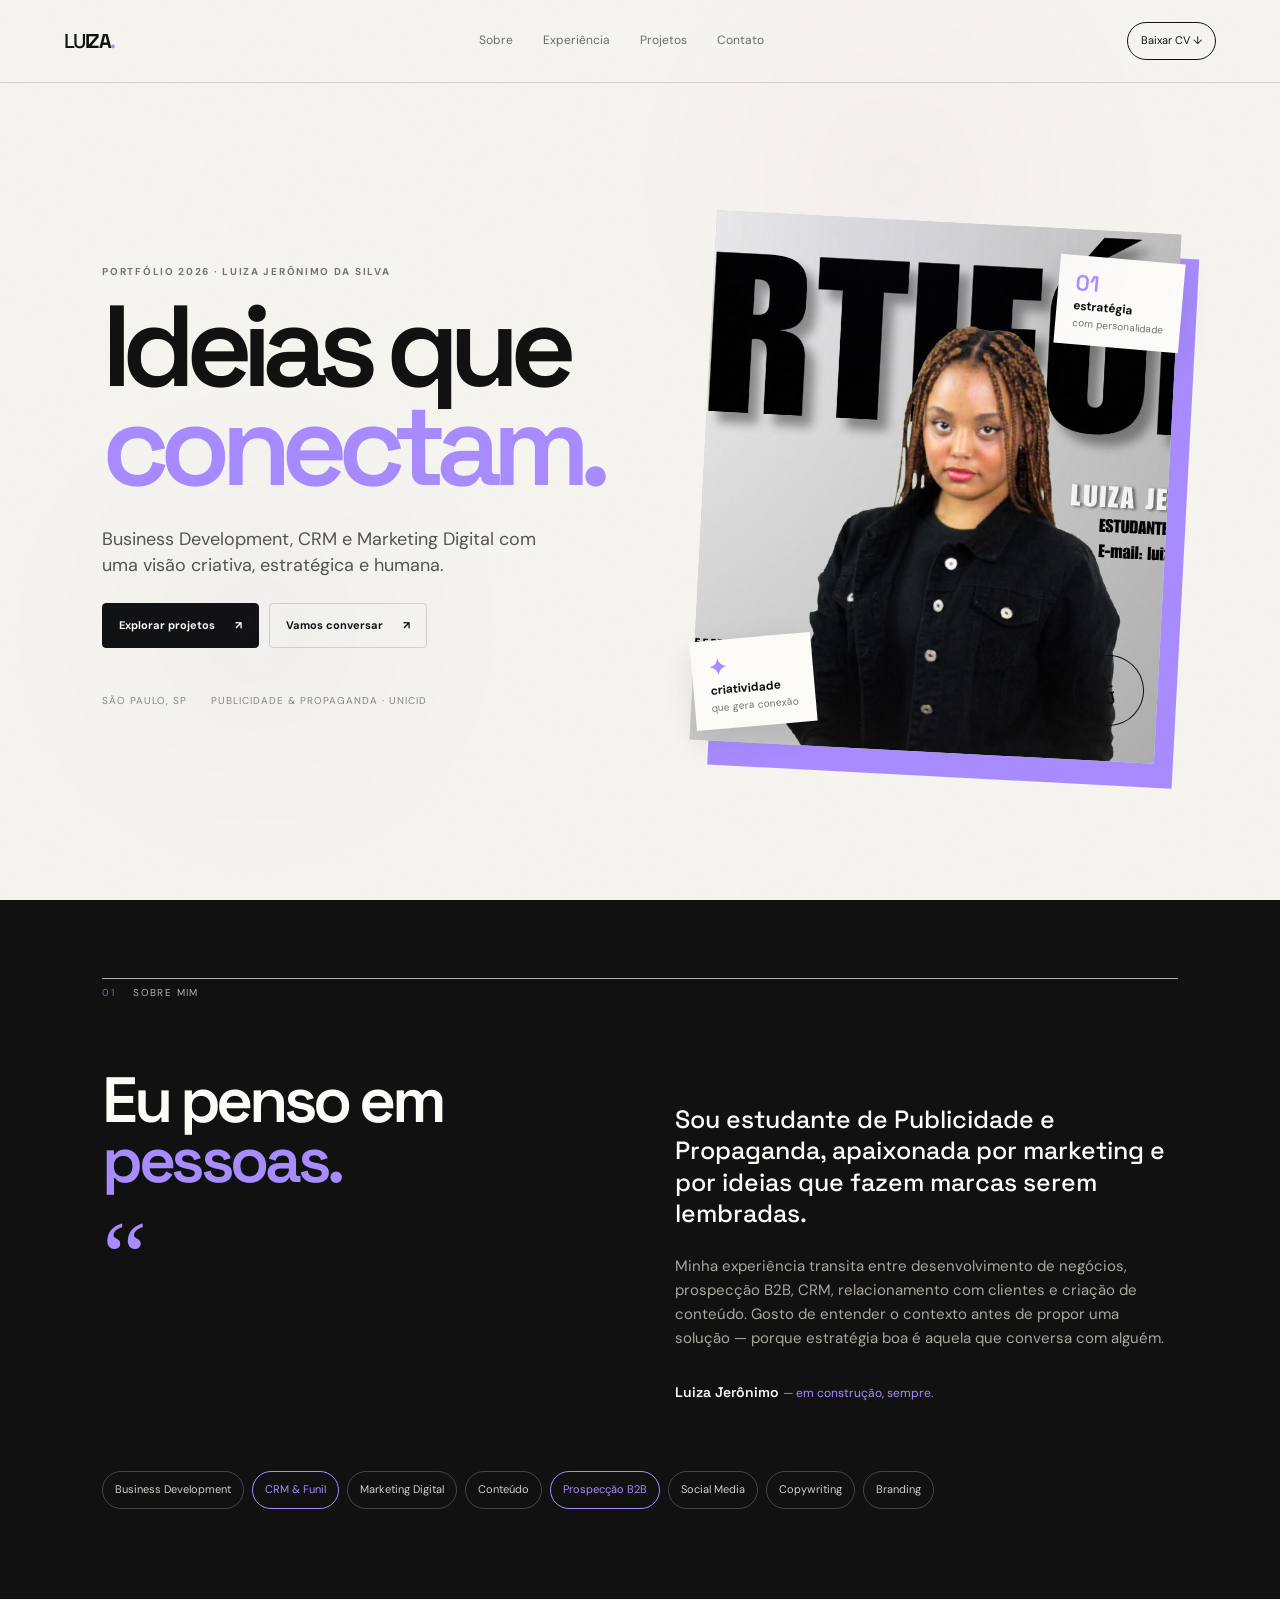
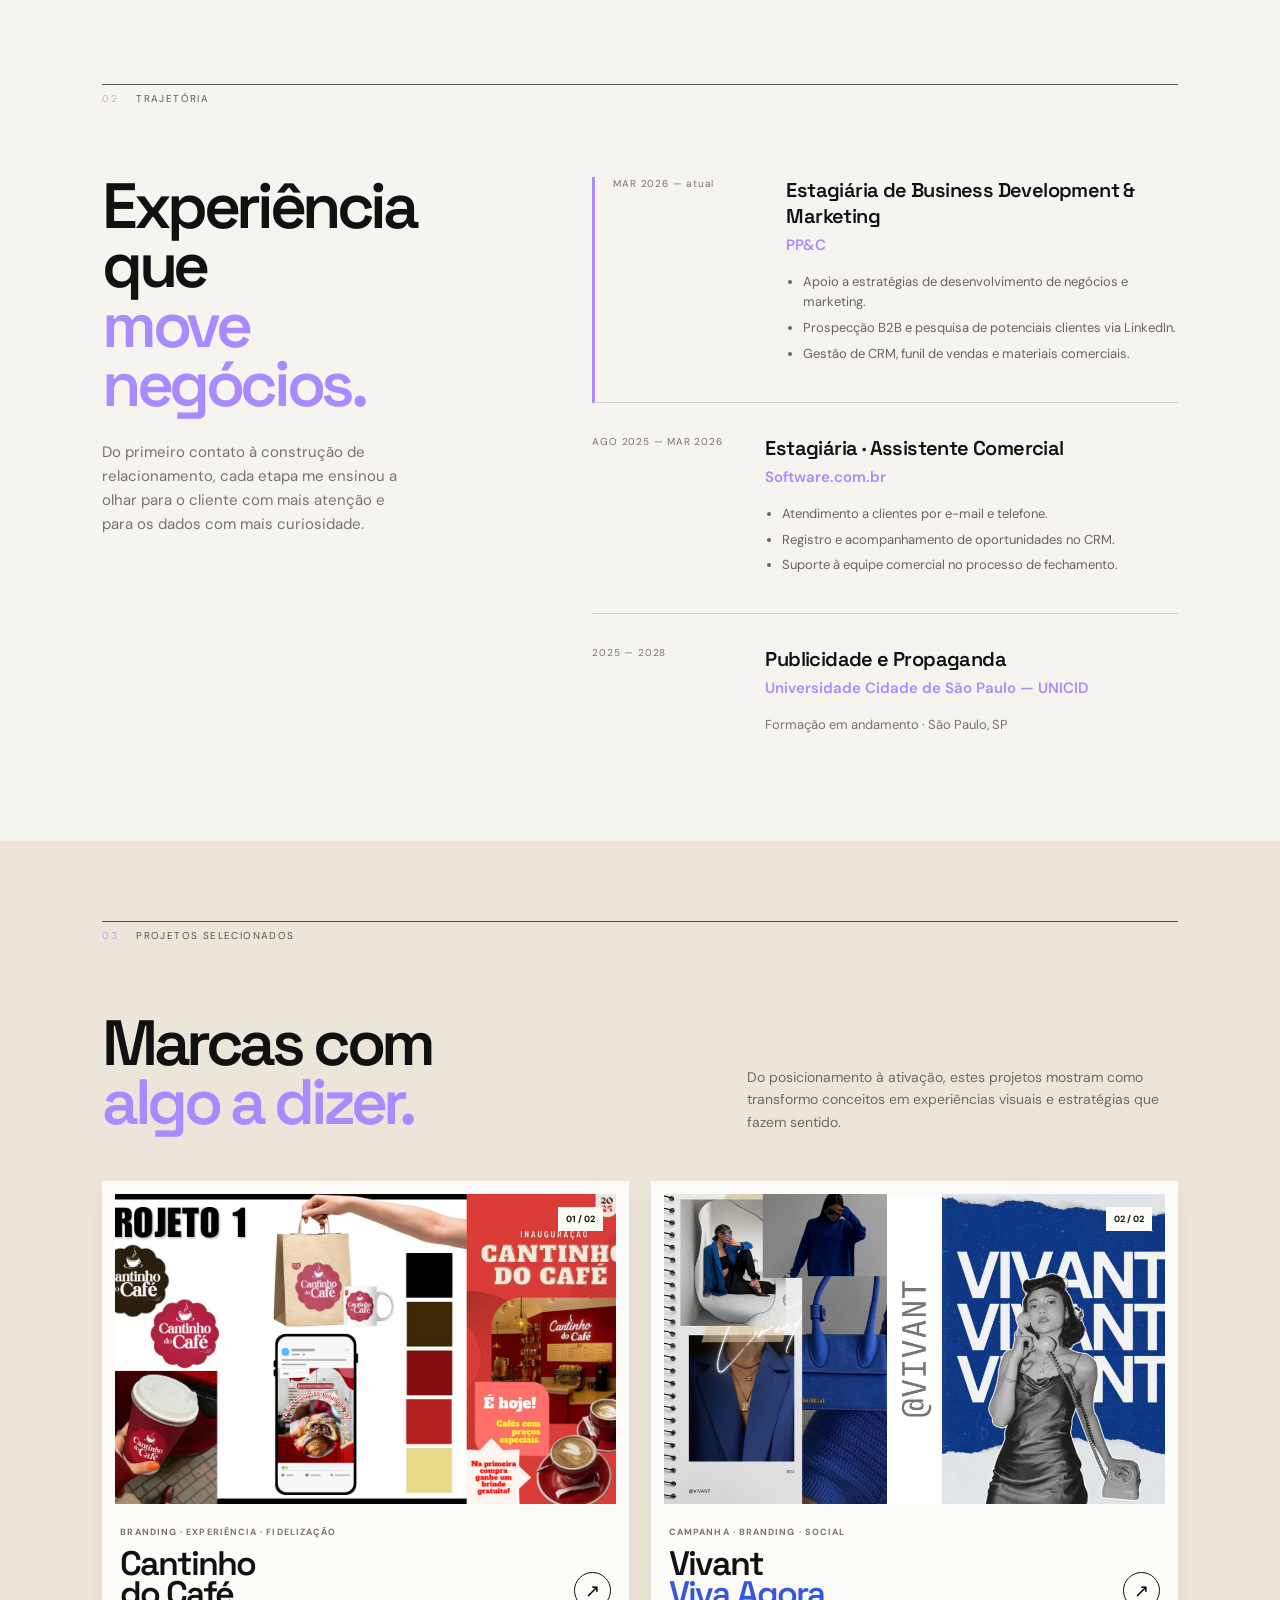
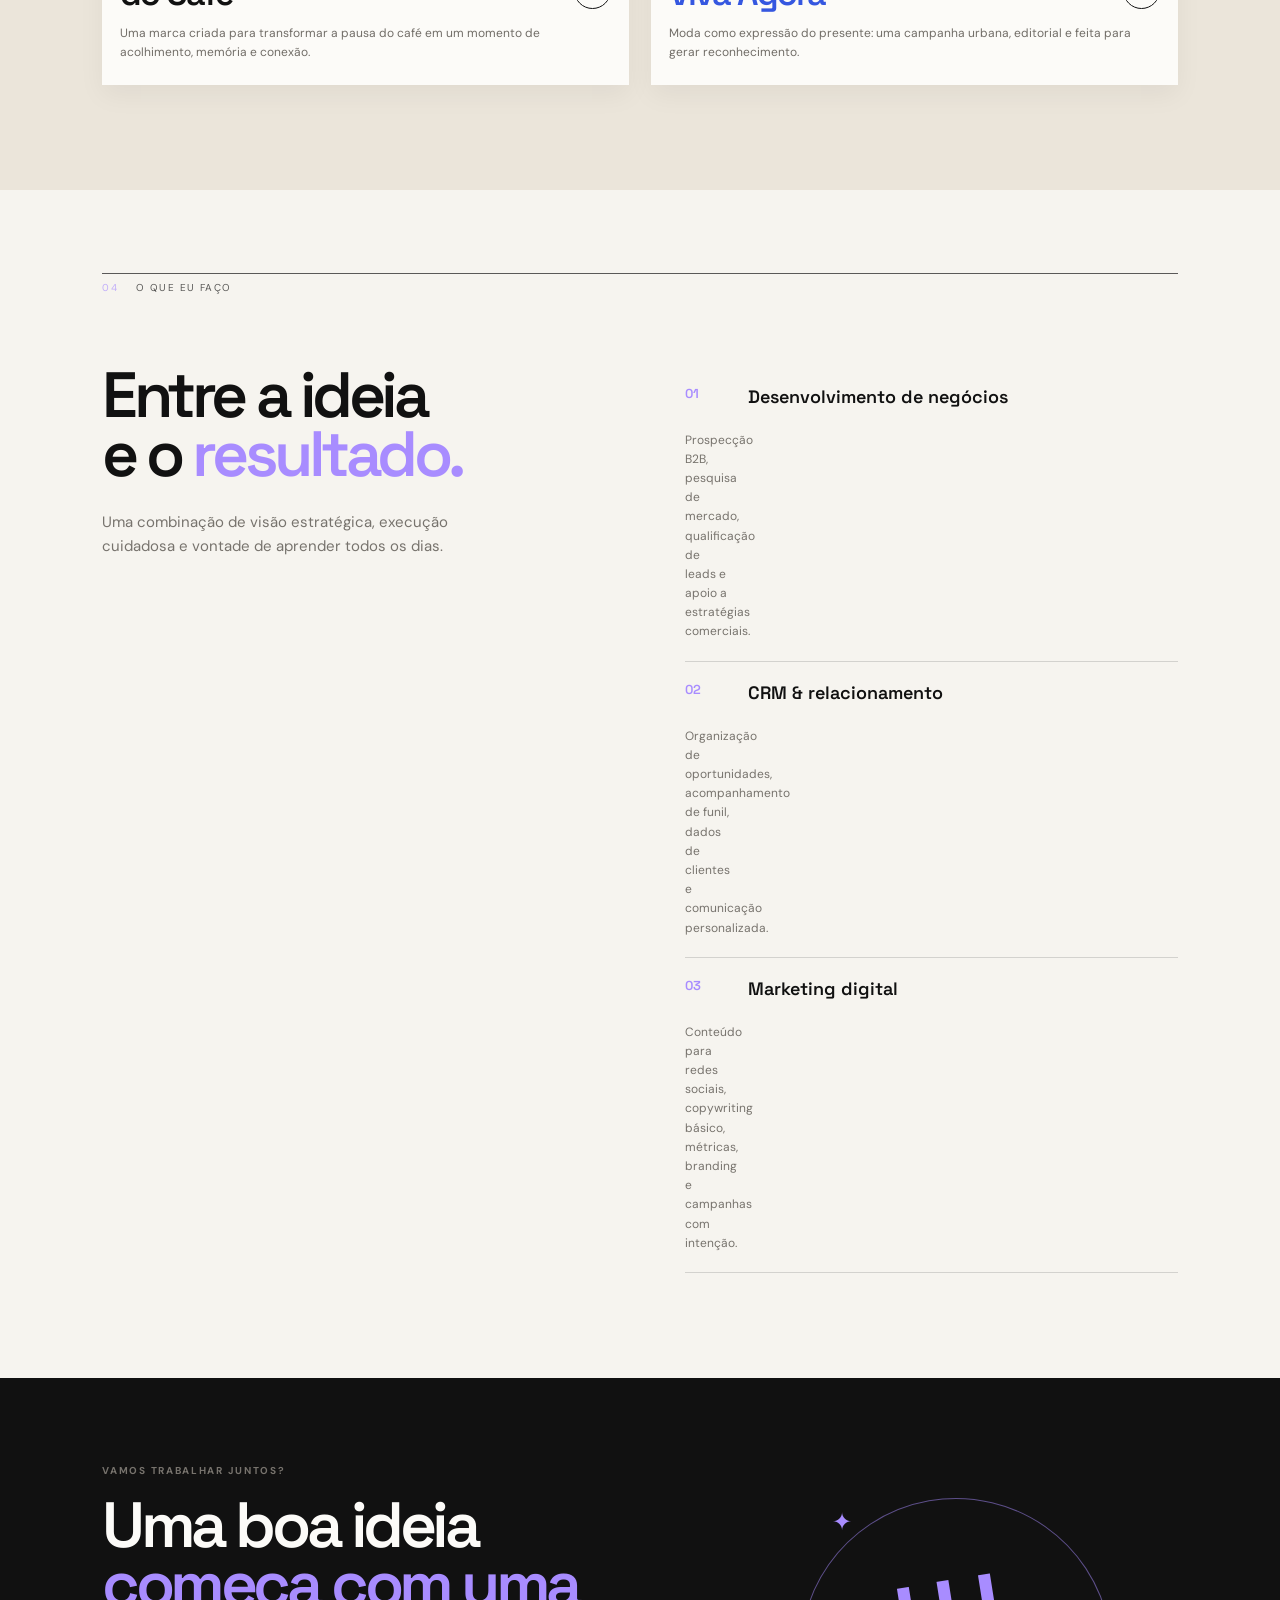
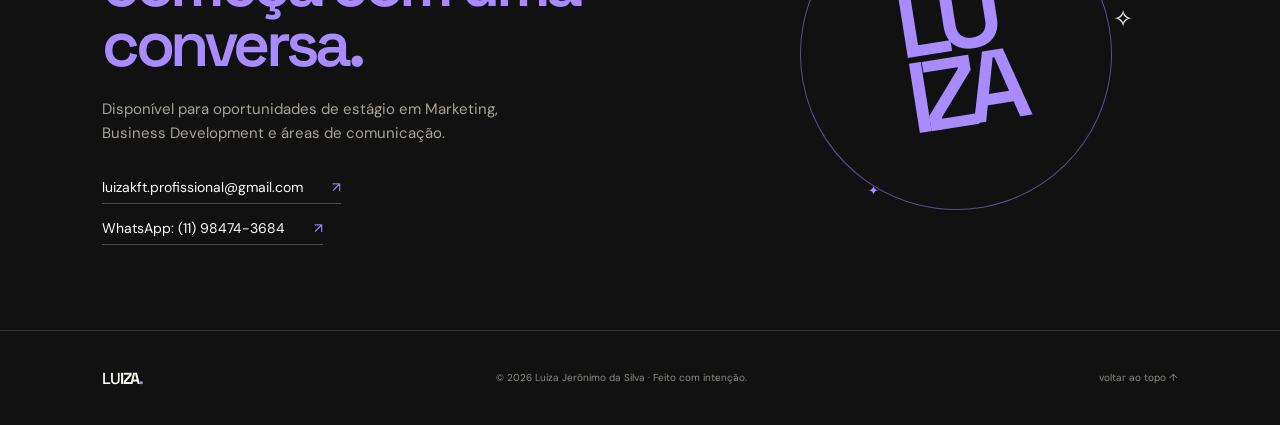
==== index.html @ 781c1712 "feat: criar portfolio profissional da Luiza" ====
<!doctype html>
<html lang="pt-BR">
<head>
  <meta charset="UTF-8" />
  <meta name="viewport" content="width=device-width, initial-scale=1.0" />
  <meta name="theme-color" content="#111111" />
  <meta name="description" content="Portfólio de Luiza Jerônimo da Silva — Business Development, CRM e Marketing Digital." />
  <title>Luiza Jerônimo — Ideias que conectam</title>
  <link rel="preconnect" href="https://fonts.googleapis.com" />
  <link rel="preconnect" href="https://fonts.gstatic.com" crossorigin />
  <link href="https://fonts.googleapis.com/css2?family=DM+Sans:wght@400;500;500;600;700&family=Space+Grotesk:wght@500;600;700&display=swap" rel="stylesheet" />
  <link rel="stylesheet" href="styles.css" />
</head>
<body>
  <div class="grain"></div>
  <header class="topbar"><a class="wordmark" href="#inicio"><span>LU</span>IZA<span class="dot">.</span></a><nav><a href="#sobre">Sobre</a><a href="#experiencia">Experiência</a><a href="#projetos">Projetos</a><a href="#contato">Contato</a></nav><a class="top-cta" href="assets/curriculo-luiza-2026.pdf" download>Baixar CV <span>↓</span></a></header>

  <main>
    <section id="inicio" class="hero section-pad"><div class="hero-copy reveal"><p class="eyebrow">PORTFÓLIO 2026 · LUIZA JERÔNIMO DA SILVA</p><h1>Ideias que<br /><em>conectam.</em></h1><p class="hero-lede">Business Development, CRM e Marketing Digital com uma visão criativa, estratégica e humana.</p><div class="hero-actions"><a class="button dark" href="#projetos">Explorar projetos <span>↗</span></a><a class="button line" href="https://wa.me/5511984743684" target="_blank" rel="noreferrer">Vamos conversar <span>↗</span></a></div><div class="hero-meta"><span>São Paulo, SP</span><span>Publicidade & Propaganda · UNICID</span></div></div><div class="hero-visual reveal"><div class="portrait-frame"><img src="assets/2026_PORTIFLIO__Luiza_Jernimo__20260127_003523_0000-1.jpg" alt="Luiza Jerônimo em seu portfólio" /></div><div class="floating-note note-top"><span>01</span><b>estratégia</b><small>com personalidade</small></div><div class="floating-note note-bottom"><span>✦</span><b>criatividade</b><small>que gera conexão</small></div><div class="hero-stamp">L<br />J</div></div></section>

    <section id="sobre" class="about section-pad section-dark"><div class="section-label"><span>01</span><span>sobre mim</span></div><div class="about-grid"><div class="about-title reveal"><h2>Eu penso em<br /><em>pessoas.</em></h2><div class="big-quote">“</div></div><div class="about-copy reveal"><p class="large-copy">Sou estudante de Publicidade e Propaganda, apaixonada por marketing e por ideias que fazem marcas serem lembradas.</p><p>Minha experiência transita entre desenvolvimento de negócios, prospecção B2B, CRM, relacionamento com clientes e criação de conteúdo. Gosto de entender o contexto antes de propor uma solução — porque estratégia boa é aquela que conversa com alguém.</p><div class="signature">Luiza Jerônimo <span>— em construção, sempre.</span></div></div></div><div class="skill-cloud reveal"><span>Business Development</span><span>CRM & Funil</span><span>Marketing Digital</span><span>Conteúdo</span><span>Prospecção B2B</span><span>Social Media</span><span>Copywriting</span><span>Branding</span></div></section>

    <section id="experiencia" class="experience section-pad"><div class="section-label"><span>02</span><span>trajetória</span></div><div class="experience-grid"><div class="experience-intro reveal"><h2>Experiência que<br /><em>move negócios.</em></h2><p>Do primeiro contato à construção de relacionamento, cada etapa me ensinou a olhar para o cliente com mais atenção e para os dados com mais curiosidade.</p></div><div class="timeline reveal"><article class="timeline-item current"><div class="timeline-date">MAR 2026 — atual</div><div><h3>Estagiária de Business Development & Marketing</h3><p class="company">PP&C</p><ul><li>Apoio a estratégias de desenvolvimento de negócios e marketing.</li><li>Prospecção B2B e pesquisa de potenciais clientes via LinkedIn.</li><li>Gestão de CRM, funil de vendas e materiais comerciais.</li></ul></div></article><article class="timeline-item"><div class="timeline-date">AGO 2025 — MAR 2026</div><div><h3>Estagiária · Assistente Comercial</h3><p class="company">Software.com.br</p><ul><li>Atendimento a clientes por e-mail e telefone.</li><li>Registro e acompanhamento de oportunidades no CRM.</li><li>Suporte à equipe comercial no processo de fechamento.</li></ul></div></article><article class="timeline-item education"><div class="timeline-date">2025 — 2028</div><div><h3>Publicidade e Propaganda</h3><p class="company">Universidade Cidade de São Paulo — UNICID</p><p class="muted">Formação em andamento · São Paulo, SP</p></div></article></div></div></section>

    <section id="projetos" class="projects section-pad section-cream"><div class="section-label"><span>03</span><span>projetos selecionados</span></div><div class="projects-heading"><h2>Marcas com<br /><em>algo a dizer.</em></h2><p>Do posicionamento à ativação, estes projetos mostram como transformo conceitos em experiências visuais e estratégias que fazem sentido.</p></div><div class="project-grid"><article class="project-card project-coffee reveal"><div class="project-image"><img src="assets/2026_PORTIFLIO__Luiza_Jernimo__20260127_003523_0000-4.jpg" alt="Projeto de identidade visual Cantinho do Café" /><span class="project-number">01 / 02</span></div><div class="project-info"><div><p class="project-type">BRANDING · EXPERIÊNCIA · FIDELIZAÇÃO</p><h3>Cantinho<br />do Café</h3></div><button class="open-case" data-case="coffee" aria-label="Ver detalhes do projeto Cantinho do Café">↗</button></div><p class="project-summary">Uma marca criada para transformar a pausa do café em um momento de acolhimento, memória e conexão.</p></article><article class="project-card project-vivant reveal"><div class="project-image"><img src="assets/2026_PORTIFLIO__Luiza_Jernimo__20260127_003523_0000-6.jpg" alt="Projeto de campanha Vivant Viva Agora" /><span class="project-number">02 / 02</span></div><div class="project-info"><div><p class="project-type">CAMPANHA · BRANDING · SOCIAL</p><h3>Vivant<br /><span>Viva Agora</span></h3></div><button class="open-case" data-case="vivant" aria-label="Ver detalhes do projeto Vivant">↗</button></div><p class="project-summary">Moda como expressão do presente: uma campanha urbana, editorial e feita para gerar reconhecimento.</p></article></div></section>

    <section class="domains section-pad"><div class="section-label"><span>04</span><span>o que eu faço</span></div><div class="domains-grid"><div class="domain-intro"><h2>Entre a ideia<br />e o <em>resultado.</em></h2><p>Uma combinação de visão estratégica, execução cuidadosa e vontade de aprender todos os dias.</p></div><div class="domain-list"><div><span>01</span><b>Desenvolvimento de negócios</b><p>Prospecção B2B, pesquisa de mercado, qualificação de leads e apoio a estratégias comerciais.</p></div><div><span>02</span><b>CRM & relacionamento</b><p>Organização de oportunidades, acompanhamento de funil, dados de clientes e comunicação personalizada.</p></div><div><span>03</span><b>Marketing digital</b><p>Conteúdo para redes sociais, copywriting básico, métricas, branding e campanhas com intenção.</p></div></div></div></section>

    <section id="contato" class="contact section-pad section-dark"><div class="contact-inner reveal"><p class="eyebrow">VAMOS TRABALHAR JUNTOS?</p><h2>Uma boa ideia<br /><em>começa com uma conversa.</em></h2><p>Disponível para oportunidades de estágio em Marketing, Business Development e áreas de comunicação.</p><div class="contact-links"><a href="mailto:luizakft.profissional@gmail.com">luizakft.profissional@gmail.com <span>↗</span></a><a href="https://wa.me/5511984743684" target="_blank" rel="noreferrer">WhatsApp: (11) 98474-3684 <span>↗</span></a></div></div><div class="contact-art"><span>✦</span><span>✧</span><span>✦</span><div>LU<br />IZA</div></div></section>
  </main>
  <footer><div class="wordmark"><span>LU</span>IZA<span class="dot">.</span></div><p>© 2026 Luiza Jerônimo da Silva · Feito com intenção.</p><a href="#inicio">voltar ao topo ↑</a></footer>

  <div class="modal" id="case-modal" aria-hidden="true"><div class="modal-backdrop"></div><div class="modal-card"><button class="modal-close" aria-label="Fechar">×</button><p class="eyebrow" id="modal-kicker"></p><h2 id="modal-title"></h2><div id="modal-body"></div></div></div>
  <script src="app.js"></script>
</body>
</html>
---- styles.css ----
:root{--ink:#111111;--paper:#f6f4ef;--cream:#ebe5da;--muted:#77736d;--lilac:#a88cff;--blue:#3557e0;--line:rgba(17,17,17,.15);--white:#fcfbf8}*{box-sizing:border-box}html{scroll-behavior:smooth}body{margin:0;background:var(--paper);color:var(--ink);font:15px/1.6 'DM Sans',sans-serif}body:before{content:'';position:fixed;inset:0;pointer-events:none;z-index:20;opacity:.025;background-image:url("data:image/svg+xml,%3Csvg viewBox='0 0 180 180' xmlns='http://www.w3.org/2000/svg'%3E%3Cfilter id='n'%3E%3CfeTurbulence type='fractalNoise' baseFrequency='.8' numOctaves='4' stitchTiles='stitch'/%3E%3C/filter%3E%3Crect width='100%25' height='100%25' filter='url(%23n)' opacity='.6'/%3E%3C/svg%3E")}a{color:inherit}.grain{position:fixed;inset:0;pointer-events:none;z-index:19;opacity:.35;background:radial-gradient(circle at 70% 20%,rgba(168,140,255,.11),transparent 24%),radial-gradient(circle at 20% 70%,rgba(53,87,224,.07),transparent 23%)}.topbar{height:83px;padding:0 clamp(20px,5vw,78px);display:flex;align-items:center;justify-content:space-between;border-bottom:1px solid var(--line);background:rgba(246,244,239,.88);backdrop-filter:blur(12px);position:sticky;top:0;z-index:10}.wordmark{font:700 20px 'Space Grotesk';letter-spacing:-.08em;text-decoration:none}.wordmark span:first-child{font-weight:500}.wordmark .dot{color:var(--lilac);letter-spacing:0}.topbar nav{display:flex;gap:30px}.topbar nav a{color:#6e6a64;font-size:12px;text-decoration:none}.topbar nav a:hover{color:var(--ink)}.top-cta{padding:9px 13px;border:1px solid var(--ink);border-radius:999px;font-size:11px;text-decoration:none}.top-cta:hover{background:var(--ink);color:var(--white)}.section-pad{padding-left:clamp(20px,8vw,132px);padding-right:clamp(20px,8vw,132px)}.hero{min-height:calc(100vh - 83px);display:grid;grid-template-columns:1.05fr .95fr;align-items:center;gap:55px;padding-top:70px;padding-bottom:80px;overflow:hidden}.eyebrow{margin:0 0 17px;font-size:10px;font-weight:700;letter-spacing:.17em;color:var(--muted)}.hero h1{margin:0;font:600 clamp(63px,9vw,132px)/.86 'Space Grotesk';letter-spacing:-.09em}.hero h1 em,.about h2 em,.experience h2 em,.projects h2 em,.domains h2 em,.contact h2 em{font-style:normal;color:var(--lilac)}.hero-lede{max-width:470px;margin:31px 0 25px;font-size:18px;line-height:1.45;color:#57534e}.hero-actions{display:flex;gap:10px;flex-wrap:wrap}.button{display:inline-flex;align-items:center;justify-content:space-between;gap:20px;padding:13px 16px;border:1px solid var(--ink);border-radius:4px;font-size:11px;font-weight:700;text-decoration:none;transition:.2s ease}.button.dark{background:var(--ink);color:var(--white)}.button.dark:hover{background:var(--lilac);border-color:var(--lilac);color:var(--ink);transform:translateY(-2px)}.button.line{border-color:var(--line)}.button.line:hover{border-color:var(--ink);transform:translateY(-2px)}.hero-meta{display:flex;gap:24px;margin-top:45px;color:#8b867f;font-size:10px;text-transform:uppercase;letter-spacing:.1em}.hero-visual{height:570px;position:relative;display:grid;place-items:center}.portrait-frame{width:min(100%,465px);height:530px;overflow:hidden;background:#d1d0ce;transform:rotate(3deg);box-shadow:19px 24px 0 var(--lilac)}.portrait-frame img{width:100%;height:100%;object-fit:cover;object-position:center}.floating-note{position:absolute;display:flex;flex-direction:column;gap:0;padding:13px 17px;background:var(--white);box-shadow:0 10px 30px rgba(0,0,0,.1);font-size:12px}.floating-note span{color:var(--lilac);font:600 22px 'Space Grotesk'}.floating-note b{font-size:12px}.floating-note small{color:var(--muted);font-size:10px}.note-top{top:10%;right:-1%;transform:rotate(5deg)}.note-bottom{bottom:8%;left:0;transform:rotate(-5deg)}.hero-stamp{position:absolute;right:7%;bottom:8%;display:grid;place-items:center;width:71px;height:71px;border:1px solid var(--ink);border-radius:50%;font:600 17px/.9 'Space Grotesk';text-align:center;transform:rotate(-13deg)}.section-dark{background:var(--ink);color:var(--white)}.section-label{display:flex;gap:18px;padding-top:6px;margin-bottom:70px;border-top:1px solid currentColor;font-size:10px;letter-spacing:.14em;text-transform:uppercase;opacity:.68}.section-label span:first-child{color:var(--lilac)}.about{padding-top:78px;padding-bottom:90px}.about-grid{display:grid;grid-template-columns:1fr 1fr;gap:70px}.about h2,.experience h2,.projects h2,.domains h2,.contact h2{margin:0;font:600 clamp(43px,5vw,72px)/.93 'Space Grotesk';letter-spacing:-.07em}.big-quote{margin-top:42px;color:var(--lilac);font:100px/.5 Georgia}.about-copy{padding-top:8px;max-width:500px;color:#aaa6a0}.large-copy{color:var(--white);font:500 25px/1.25 'Space Grotesk'}.signature{margin-top:33px;color:var(--white);font:600 14px 'Space Grotesk'}.signature span{color:var(--lilac);font:400 12px 'DM Sans'}.skill-cloud{display:flex;flex-wrap:wrap;gap:8px;margin-top:70px}.skill-cloud span{padding:9px 12px;border:1px solid rgba(255,255,255,.22);border-radius:999px;color:#d4d0cb;font-size:11px}.skill-cloud span:nth-child(2),.skill-cloud span:nth-child(5){border-color:var(--lilac);color:var(--lilac)}.experience{padding-top:85px;padding-bottom:105px}.experience-grid{display:grid;grid-template-columns:.8fr 1.2fr;gap:100px}.experience-intro p{max-width:310px;margin-top:25px;color:var(--muted)}.timeline-item{display:grid;grid-template-columns:145px 1fr;gap:28px;padding:0 0 32px;margin-bottom:32px;border-bottom:1px solid var(--line)}.timeline-item.current{border-left:3px solid var(--lilac);padding-left:18px}.timeline-date{color:var(--muted);font-size:10px;letter-spacing:.08em;line-height:1.3}.timeline-item h3{margin:0;font:600 20px 'Space Grotesk';letter-spacing:-.03em}.company{margin:4px 0 15px;color:var(--lilac);font-weight:600}.timeline-item ul{padding-left:17px;margin:0;color:#68645e;font-size:13px}.timeline-item li{margin:5px 0}.timeline-item.education{border:0;margin:0;padding-bottom:0}.muted{margin:0;color:var(--muted);font-size:13px}.section-cream{background:var(--cream)}.projects{padding-top:80px;padding-bottom:105px}.projects-heading{display:grid;grid-template-columns:1fr .75fr;gap:70px;align-items:end;margin-bottom:48px}.projects-heading p{margin:0;color:#6f6a63;font-size:14px}.project-grid{display:grid;grid-template-columns:1fr 1fr;gap:22px}.project-card{padding:13px;background:var(--white);box-shadow:0 10px 25px rgba(0,0,0,.05)}.project-image{height:310px;position:relative;overflow:hidden}.project-image img{width:100%;height:100%;object-fit:cover;transition:.45s ease}.project-card:hover .project-image img{transform:scale(1.045)}.project-number{position:absolute;top:13px;right:13px;padding:5px 8px;background:var(--white);font-size:9px;font-weight:700}.project-info{display:flex;justify-content:space-between;align-items:end;padding:21px 5px 10px}.project-type{margin:0 0 10px;color:var(--muted);font-size:9px;font-weight:700;letter-spacing:.12em}.project-info h3{margin:0;font:600 34px/.88 'Space Grotesk';letter-spacing:-.06em}.project-vivant .project-info h3 span{color:var(--blue)}.open-case{display:grid;place-items:center;width:37px;height:37px;border:1px solid var(--ink);border-radius:50%;background:transparent;font-size:18px;cursor:pointer;transition:.2s}.open-case:hover{background:var(--ink);color:var(--white);transform:rotate(45deg)}.project-summary{margin:5px 5px 9px;color:#716d67;font-size:12px}.domains{padding-top:83px;padding-bottom:105px}.domains-grid{display:grid;grid-template-columns:1fr 1fr;gap:90px}.domain-intro p{max-width:360px;margin-top:25px;color:var(--muted)}.domain-list>div{display:grid;grid-template-columns:45px 1fr;gap:18px;padding:19px 0;border-bottom:1px solid var(--line)}.domain-list>div>span{color:var(--lilac);font:600 13px 'Space Grotesk'}.domain-list b{font:600 18px 'Space Grotesk'}.domain-list p{margin:5px 0 0;color:var(--muted);font-size:12px}.contact{display:grid;grid-template-columns:1fr .7fr;min-height:540px;align-items:center;position:relative;overflow:hidden;padding-top:85px;padding-bottom:85px}.contact h2{color:var(--white)}.contact>div:first-child>p:not(.eyebrow){max-width:430px;margin:22px 0;color:#a8a39b}.contact-links{display:flex;flex-direction:column;align-items:start;gap:13px;margin-top:31px}.contact-links a{padding-bottom:5px;border-bottom:1px solid rgba(255,255,255,.25);color:var(--white);font-size:14px;text-decoration:none}.contact-links a span{color:var(--lilac);margin-left:25px}.contact-art{position:relative;height:360px;display:grid;place-items:center;color:var(--lilac)}.contact-art>div{font:600 100px/.76 'Space Grotesk';letter-spacing:-.12em;transform:rotate(-9deg)}.contact-art>span{position:absolute;font-size:24px}.contact-art>span:nth-child(1){top:8%;left:22%}.contact-art>span:nth-child(2){right:10%;top:35%;color:var(--white)}.contact-art>span:nth-child(3){bottom:9%;left:30%;font-size:13px}.contact-art:after{content:'';position:absolute;width:310px;height:310px;border:1px solid rgba(168,140,255,.5);border-radius:50%;transform:rotate(35deg)}footer{display:flex;align-items:center;justify-content:space-between;padding:29px clamp(20px,8vw,132px);background:var(--ink);color:#8e8983;border-top:1px solid rgba(255,255,255,.14);font-size:10px}footer .wordmark{color:var(--white);font-size:16px}footer a{text-decoration:none}.modal{display:none;position:fixed;inset:0;z-index:30;align-items:center;justify-content:center;padding:20px}.modal.open{display:flex}.modal-backdrop{position:absolute;inset:0;background:rgba(17,17,17,.76);backdrop-filter:blur(6px)}.modal-card{position:relative;z-index:1;max-width:590px;width:100%;padding:35px;background:var(--paper);box-shadow:0 25px 90px rgba(0,0,0,.3)}.modal-card h2{margin:0 0 18px;font:600 44px/.9 'Space Grotesk';letter-spacing:-.06em}.modal-card p{color:#68645e;font-size:14px}.modal-card ul{padding-left:19px;color:#68645e;font-size:13px}.modal-close{position:absolute;top:11px;right:14px;border:0;background:none;font-size:29px;cursor:pointer}.reveal{opacity:0;transform:translateY(18px);transition:.7s ease}.reveal.visible{opacity:1;transform:none}@media(max-width:850px){.topbar nav{display:none}.hero{grid-template-columns:1fr;padding-top:55px}.hero-visual{height:480px}.about-grid,.experience-grid,.domains-grid,.contact{grid-template-columns:1fr;gap:45px}.projects-heading{grid-template-columns:1fr;gap:20px}.contact-art{display:none}.about,.projects,.domains,.experience{padding-top:65px;padding-bottom:75px}.section-label{margin-bottom:48px}.project-image{height:250px}}@media(max-width:560px){.topbar{height:68px}.top-cta{font-size:10px}.hero h1{font-size:67px}.hero-lede{font-size:16px}.hero-meta{flex-direction:column;gap:5px;margin-top:32px}.hero-visual{height:390px}.portrait-frame{height:365px;box-shadow:11px 15px 0 var(--lilac)}.note-top{right:-5%;top:5%}.note-bottom{left:-3%;bottom:4%}.hero-stamp{right:3%;bottom:4%}.large-copy{font-size:21px}.timeline-item{grid-template-columns:1fr;gap:9px}.project-grid{grid-template-columns:1fr}.project-info h3{font-size:31px}.project-image{height:220px}.contact h2{font-size:46px}footer{flex-direction:column;align-items:start;gap:14px}}
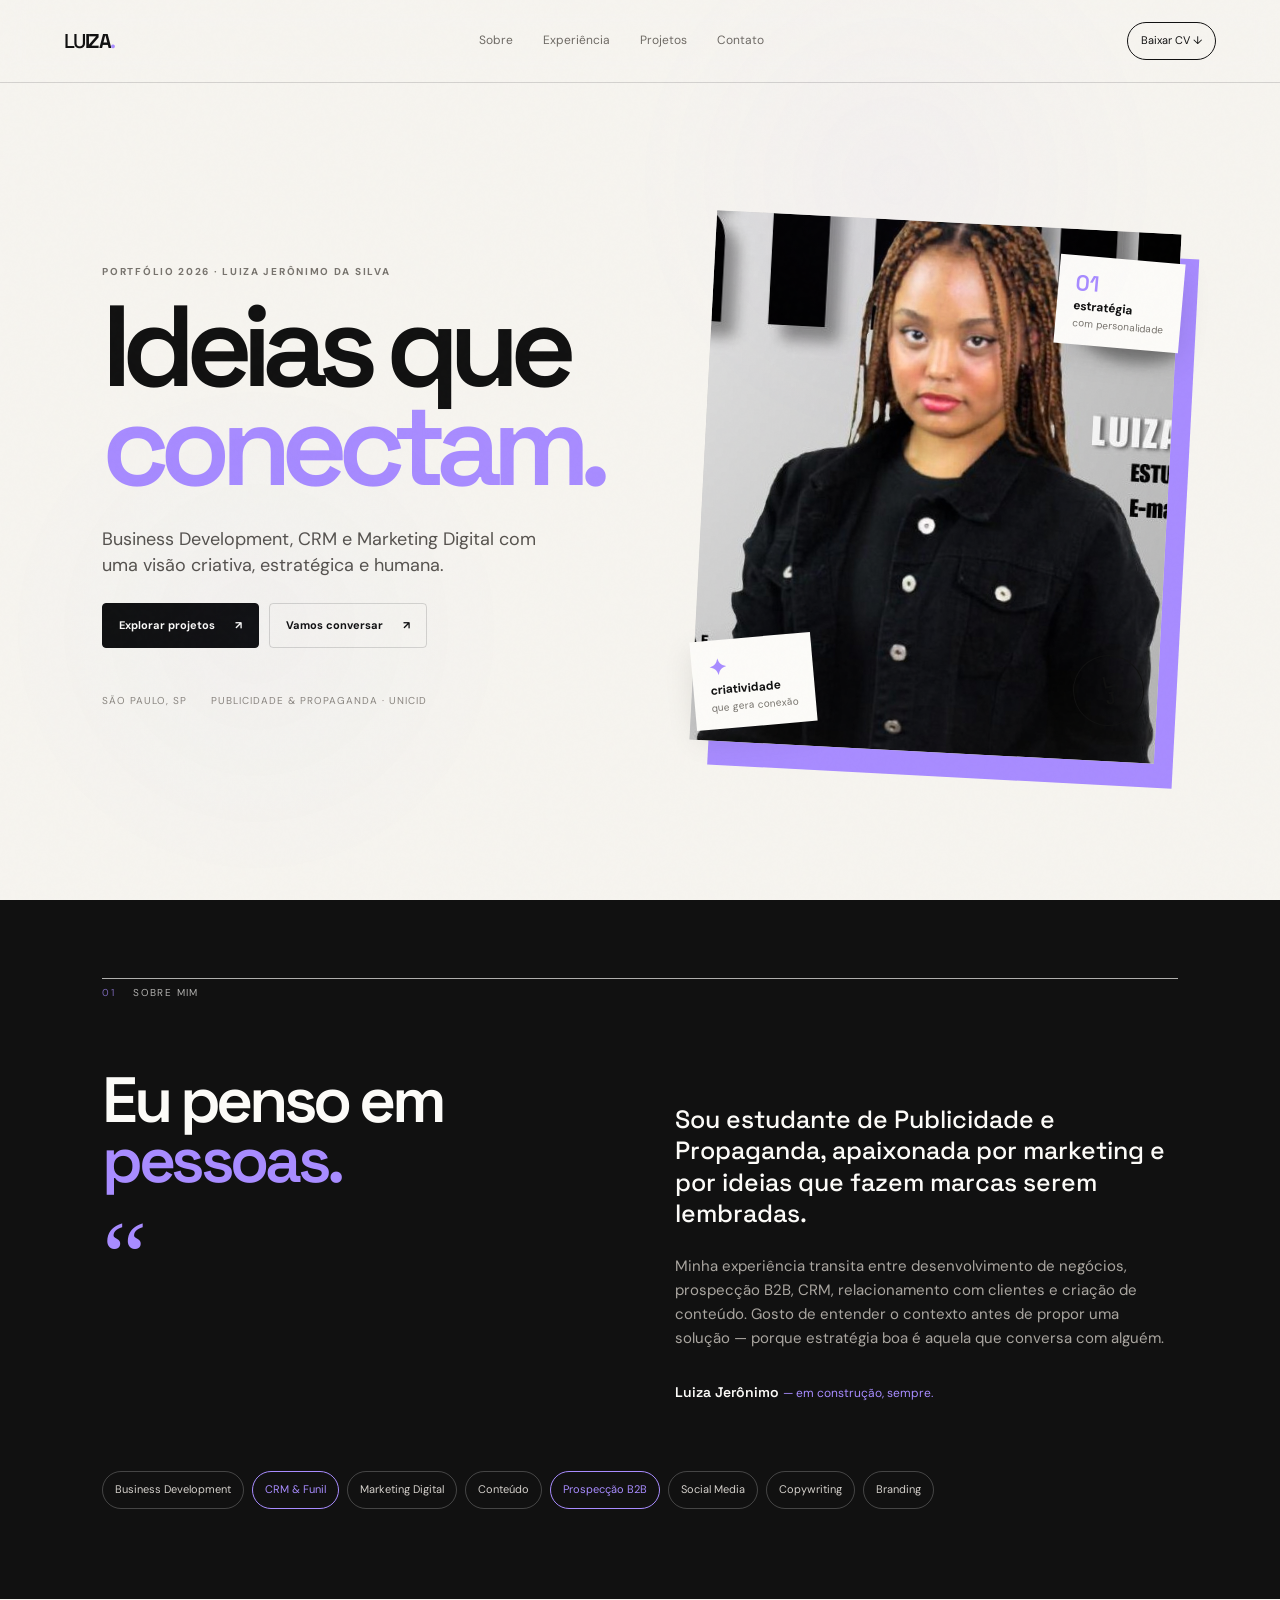
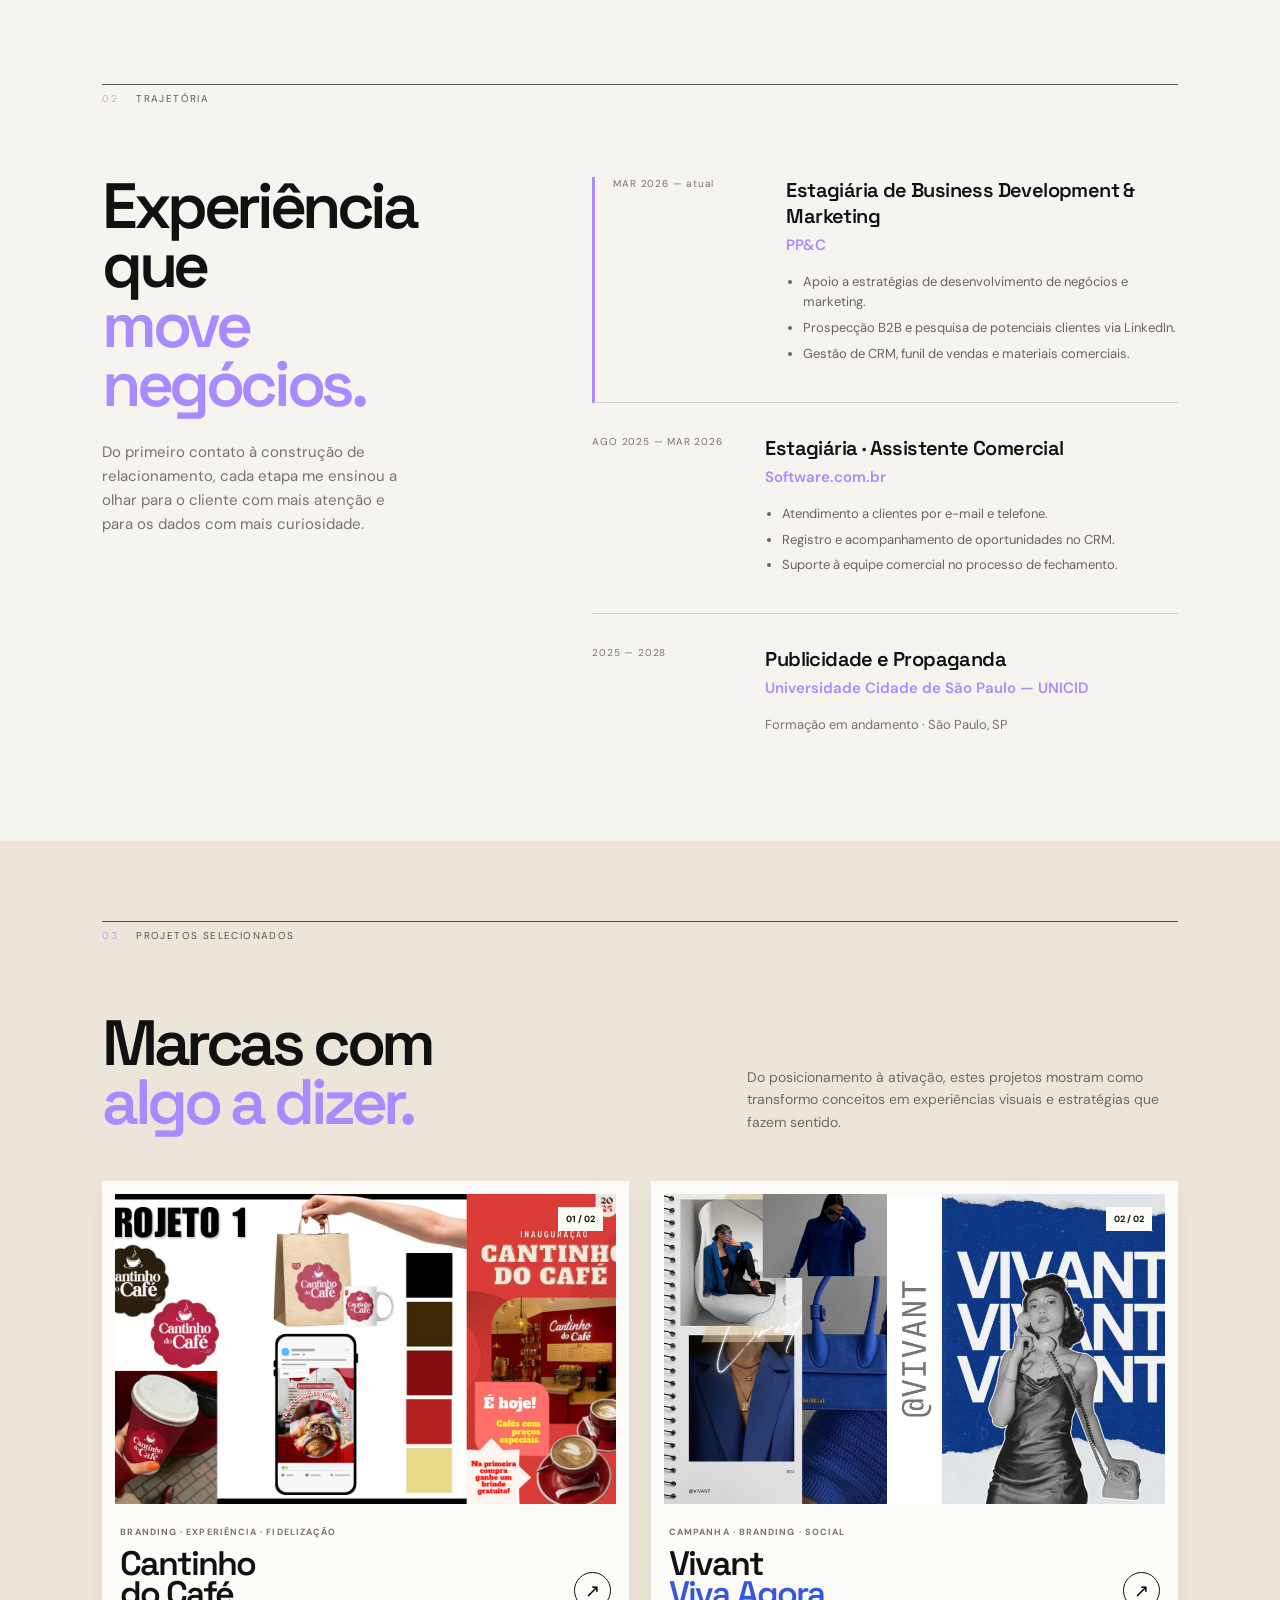
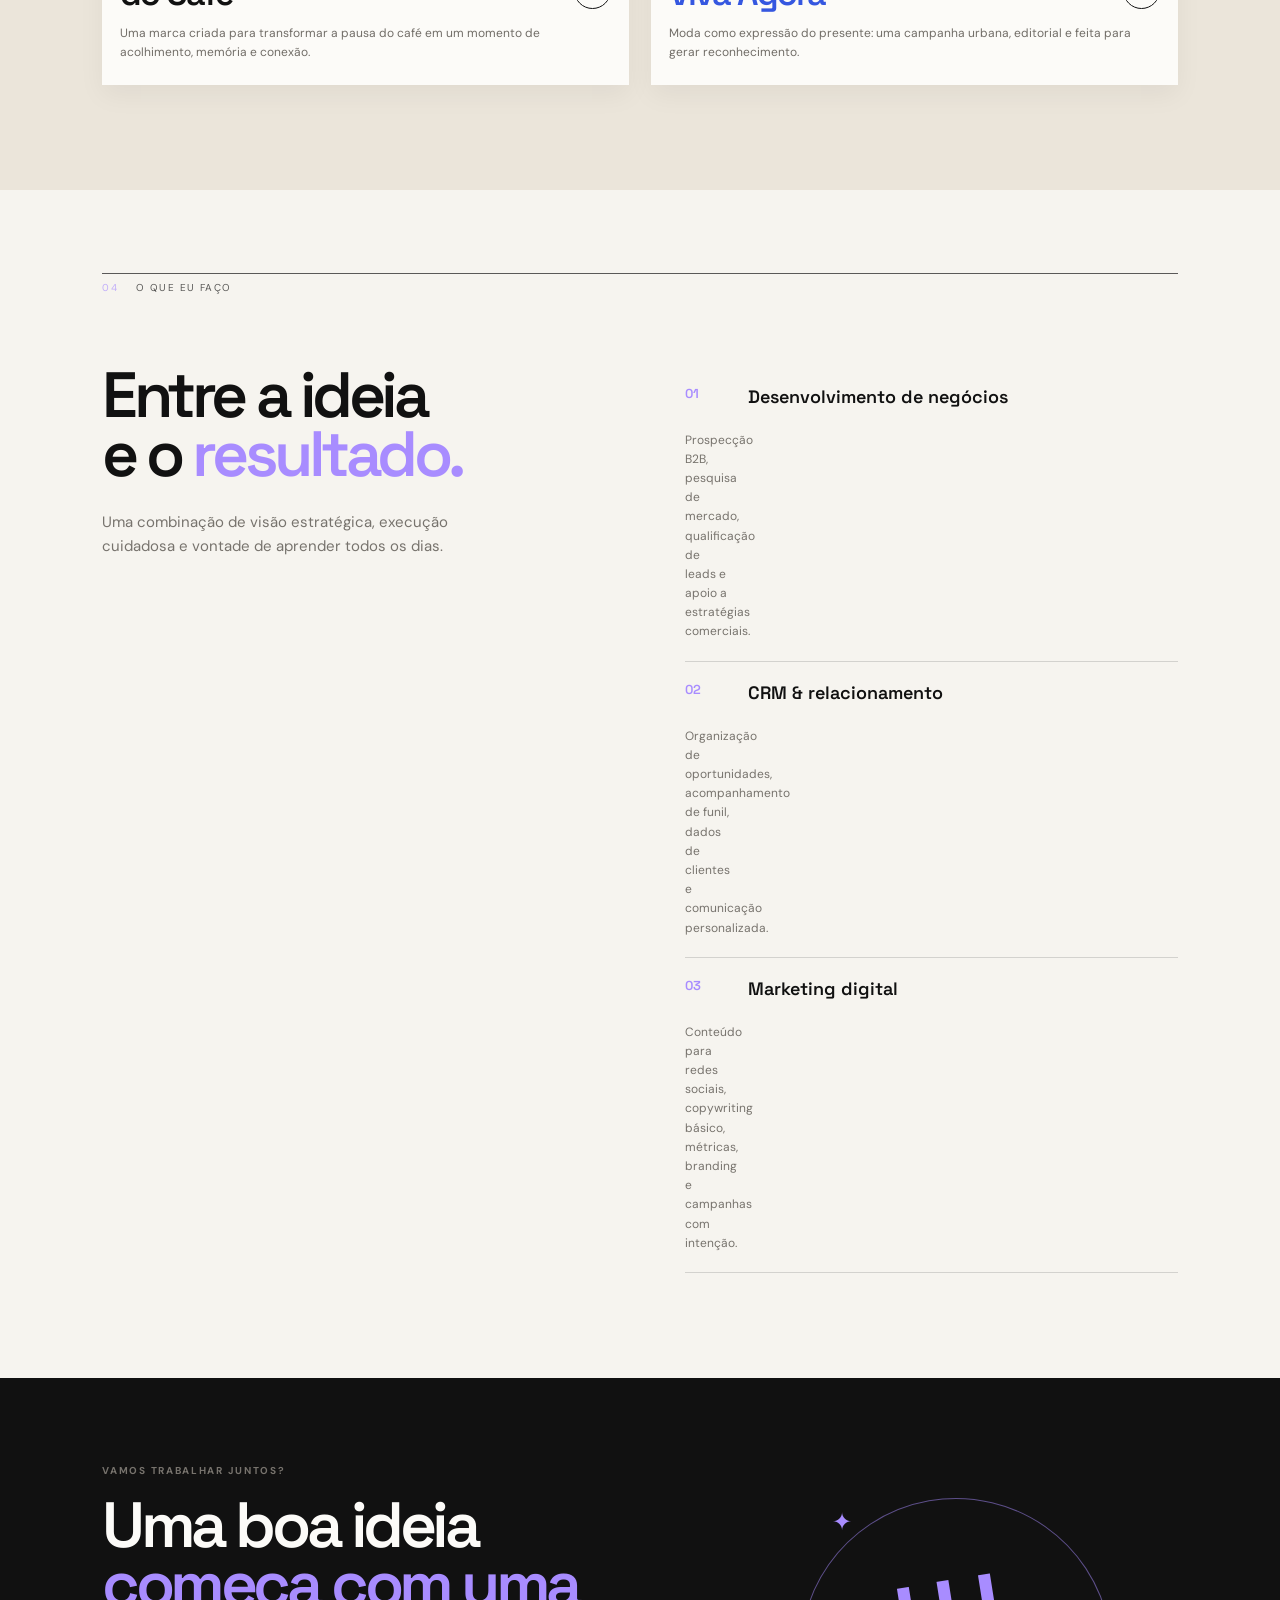
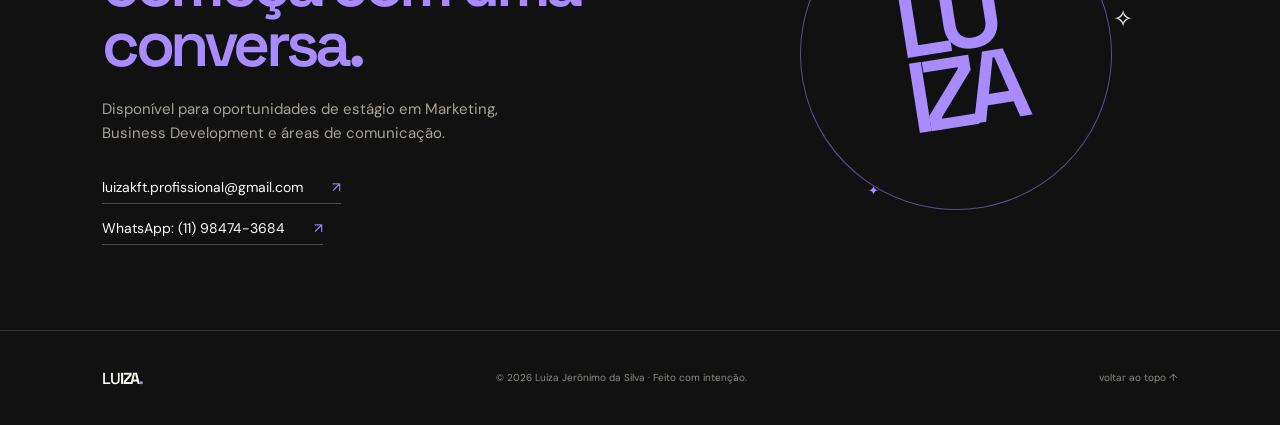
==== commit 45d9d3b6: "refactor: refinar apresentação visual do portfolio" ====
--- a/index.html
+++ b/index.html
@@ -16,7 +16,7 @@
   <header class="topbar"><a class="wordmark" href="#inicio"><span>LU</span>IZA<span class="dot">.</span></a><nav><a href="#sobre">Sobre</a><a href="#experiencia">Experiência</a><a href="#projetos">Projetos</a><a href="#contato">Contato</a></nav><a class="top-cta" href="assets/curriculo-luiza-2026.pdf" download>Baixar CV <span>↓</span></a></header>
 
   <main>
-    <section id="inicio" class="hero section-pad"><div class="hero-copy reveal"><p class="eyebrow">PORTFÓLIO 2026 · LUIZA JERÔNIMO DA SILVA</p><h1>Ideias que<br /><em>conectam.</em></h1><p class="hero-lede">Business Development, CRM e Marketing Digital com uma visão criativa, estratégica e humana.</p><div class="hero-actions"><a class="button dark" href="#projetos">Explorar projetos <span>↗</span></a><a class="button line" href="https://wa.me/5511984743684" target="_blank" rel="noreferrer">Vamos conversar <span>↗</span></a></div><div class="hero-meta"><span>São Paulo, SP</span><span>Publicidade & Propaganda · UNICID</span></div></div><div class="hero-visual reveal"><div class="portrait-frame"><img src="assets/2026_PORTIFLIO__Luiza_Jernimo__20260127_003523_0000-1.jpg" alt="Luiza Jerônimo em seu portfólio" /></div><div class="floating-note note-top"><span>01</span><b>estratégia</b><small>com personalidade</small></div><div class="floating-note note-bottom"><span>✦</span><b>criatividade</b><small>que gera conexão</small></div><div class="hero-stamp">L<br />J</div></div></section>
+    <section id="inicio" class="hero section-pad"><div class="hero-copy reveal"><p class="eyebrow">PORTFÓLIO 2026 · LUIZA JERÔNIMO DA SILVA</p><h1>Ideias que<br /><em>conectam.</em></h1><p class="hero-lede">Business Development, CRM e Marketing Digital com uma visão criativa, estratégica e humana.</p><div class="hero-actions"><a class="button dark" href="#projetos">Explorar projetos <span>↗</span></a><a class="button line" href="https://wa.me/5511984743684" target="_blank" rel="noreferrer">Vamos conversar <span>↗</span></a></div><div class="hero-meta"><span>São Paulo, SP</span><span>Publicidade & Propaganda · UNICID</span></div></div><div class="hero-visual reveal"><div class="portrait-frame"><img src="assets/luiza-portrait.jpg" alt="Retrato de Luiza Jerônimo" /></div><div class="floating-note note-top"><span>01</span><b>estratégia</b><small>com personalidade</small></div><div class="floating-note note-bottom"><span>✦</span><b>criatividade</b><small>que gera conexão</small></div><div class="hero-stamp">L<br />J</div></div></section>
 
     <section id="sobre" class="about section-pad section-dark"><div class="section-label"><span>01</span><span>sobre mim</span></div><div class="about-grid"><div class="about-title reveal"><h2>Eu penso em<br /><em>pessoas.</em></h2><div class="big-quote">“</div></div><div class="about-copy reveal"><p class="large-copy">Sou estudante de Publicidade e Propaganda, apaixonada por marketing e por ideias que fazem marcas serem lembradas.</p><p>Minha experiência transita entre desenvolvimento de negócios, prospecção B2B, CRM, relacionamento com clientes e criação de conteúdo. Gosto de entender o contexto antes de propor uma solução — porque estratégia boa é aquela que conversa com alguém.</p><div class="signature">Luiza Jerônimo <span>— em construção, sempre.</span></div></div></div><div class="skill-cloud reveal"><span>Business Development</span><span>CRM & Funil</span><span>Marketing Digital</span><span>Conteúdo</span><span>Prospecção B2B</span><span>Social Media</span><span>Copywriting</span><span>Branding</span></div></section>
 
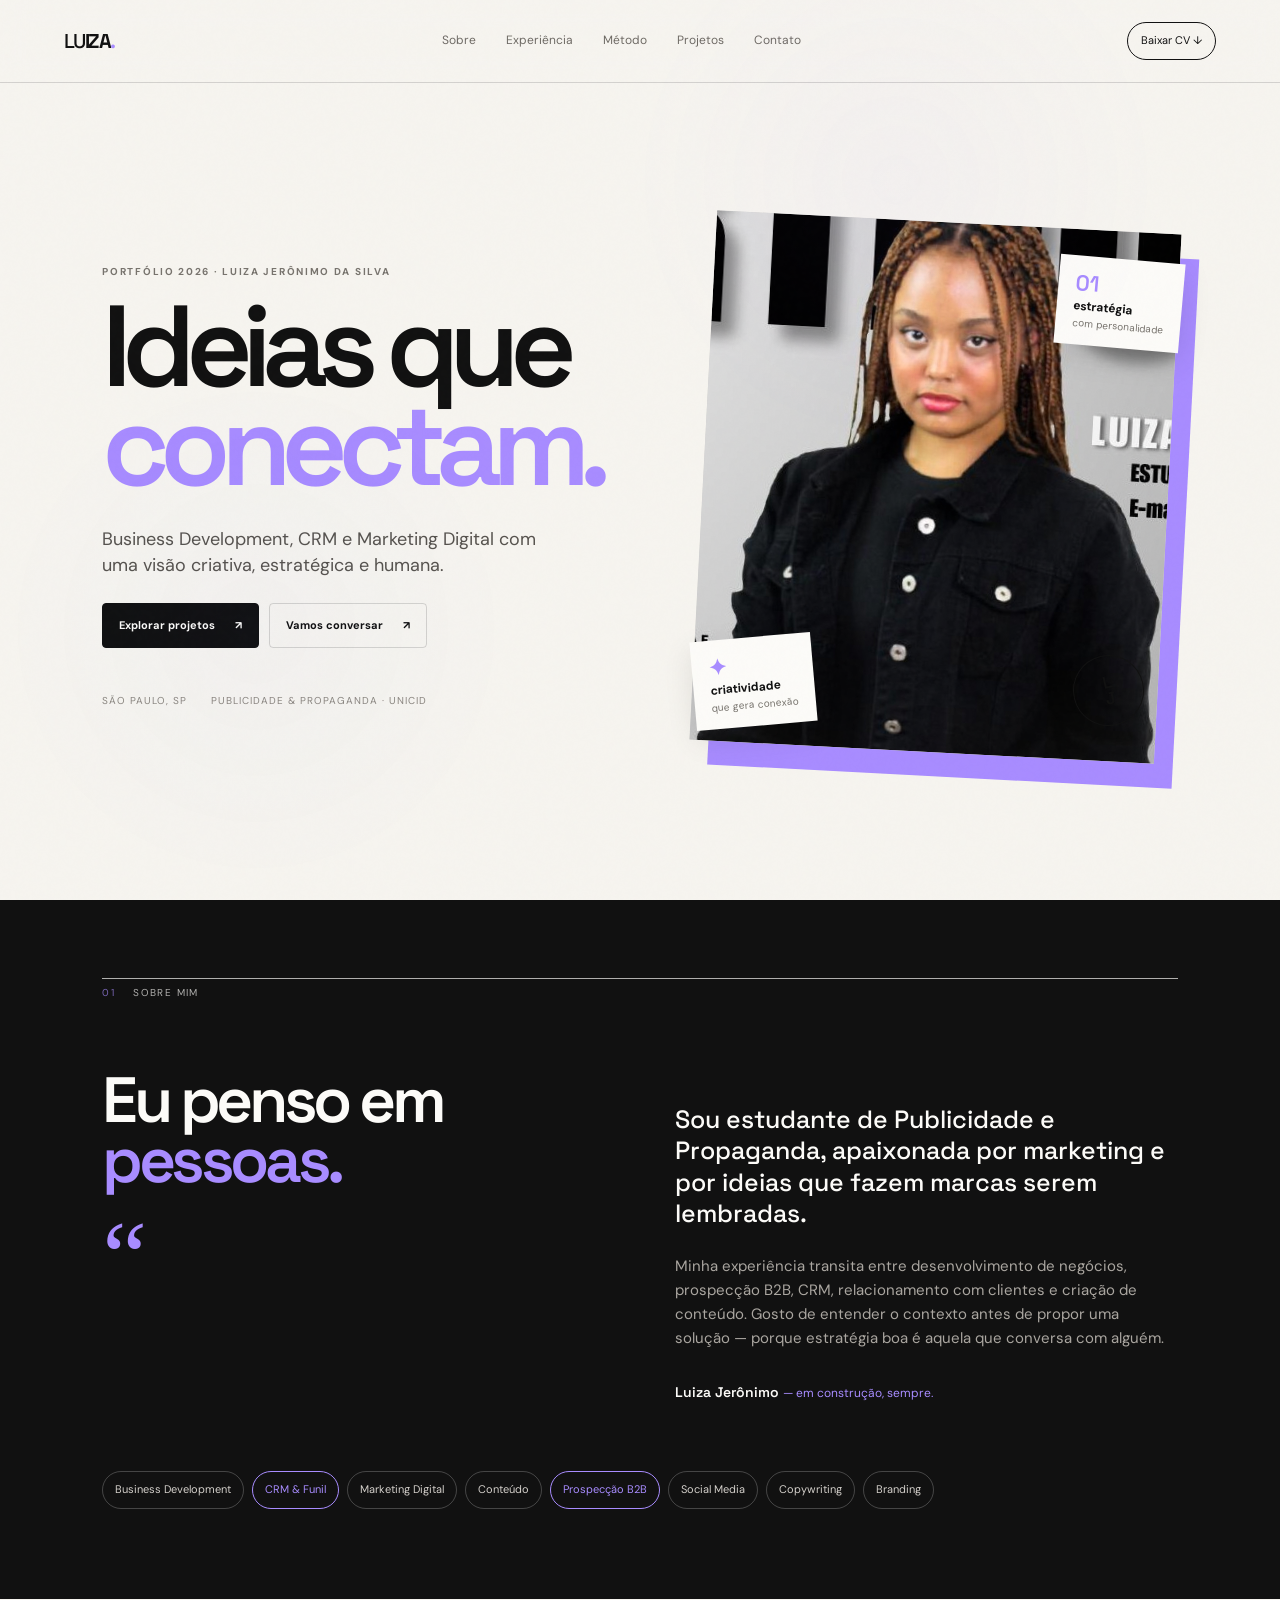
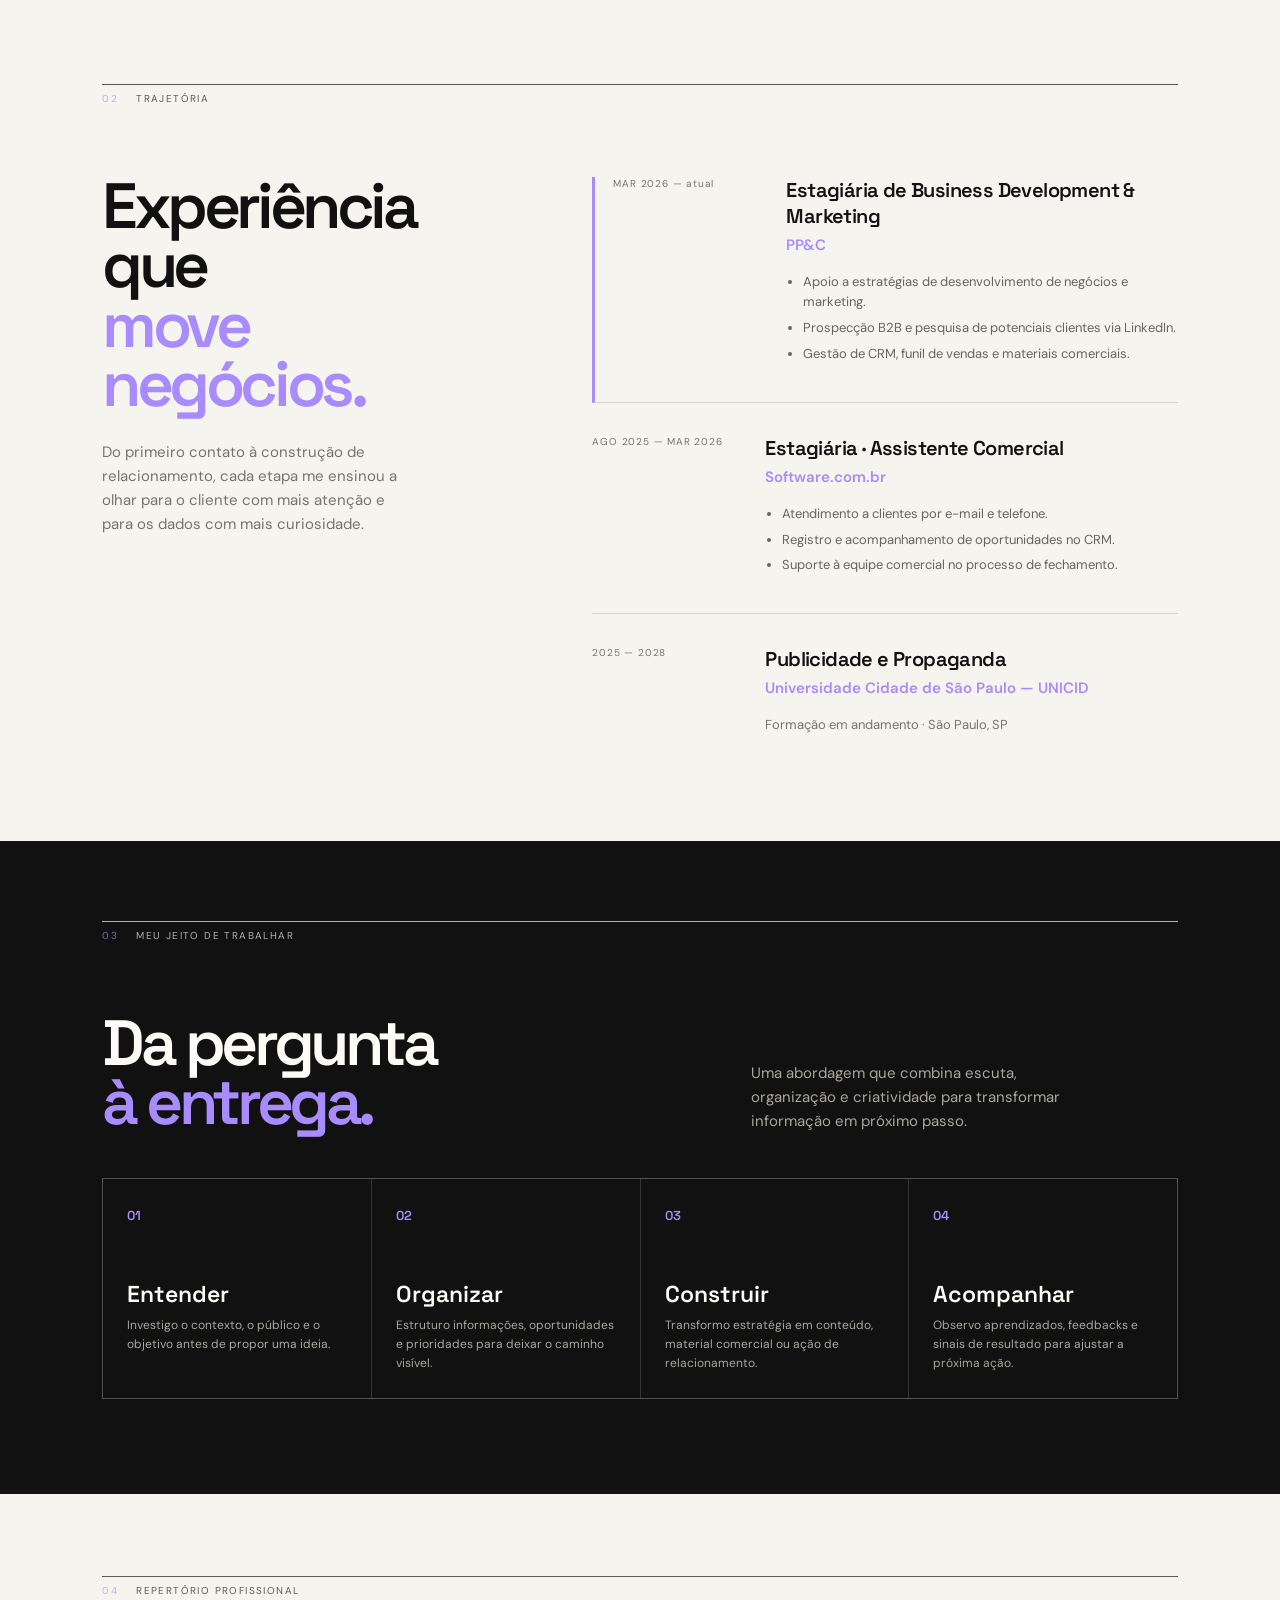
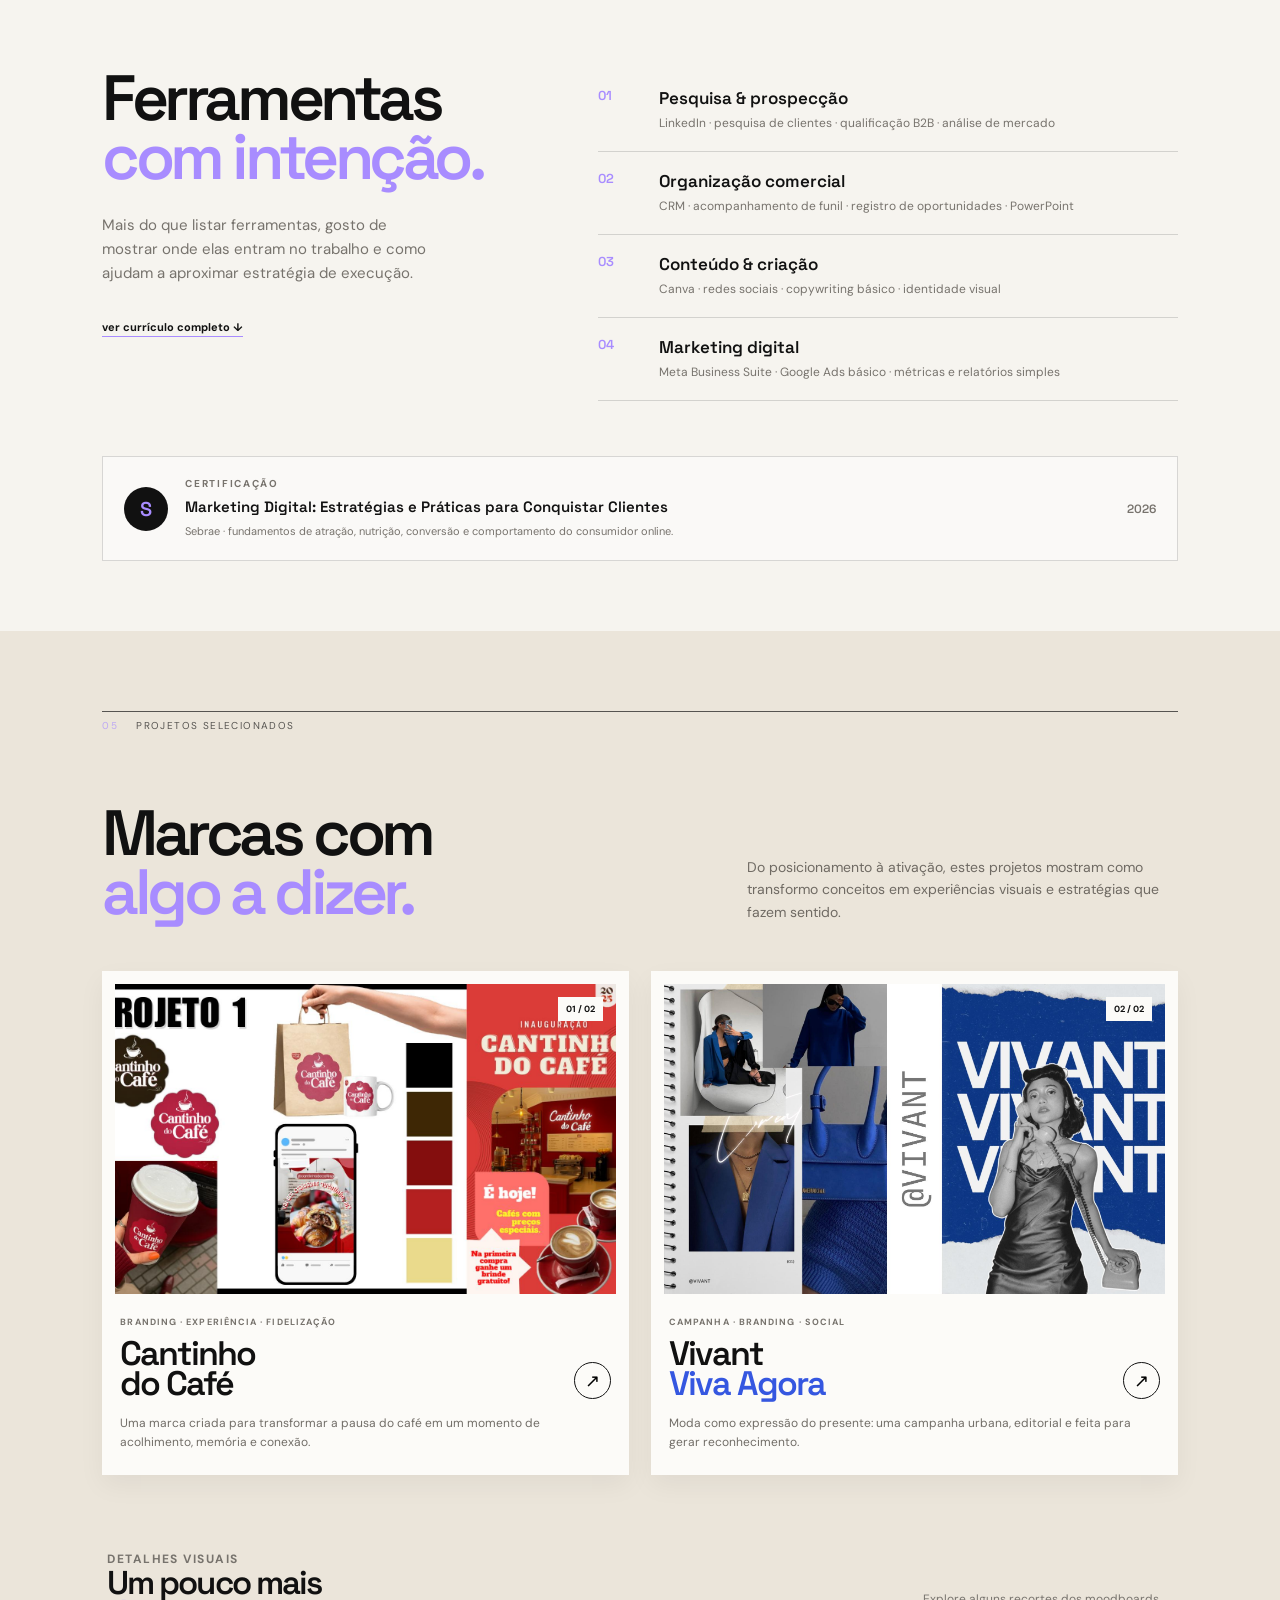
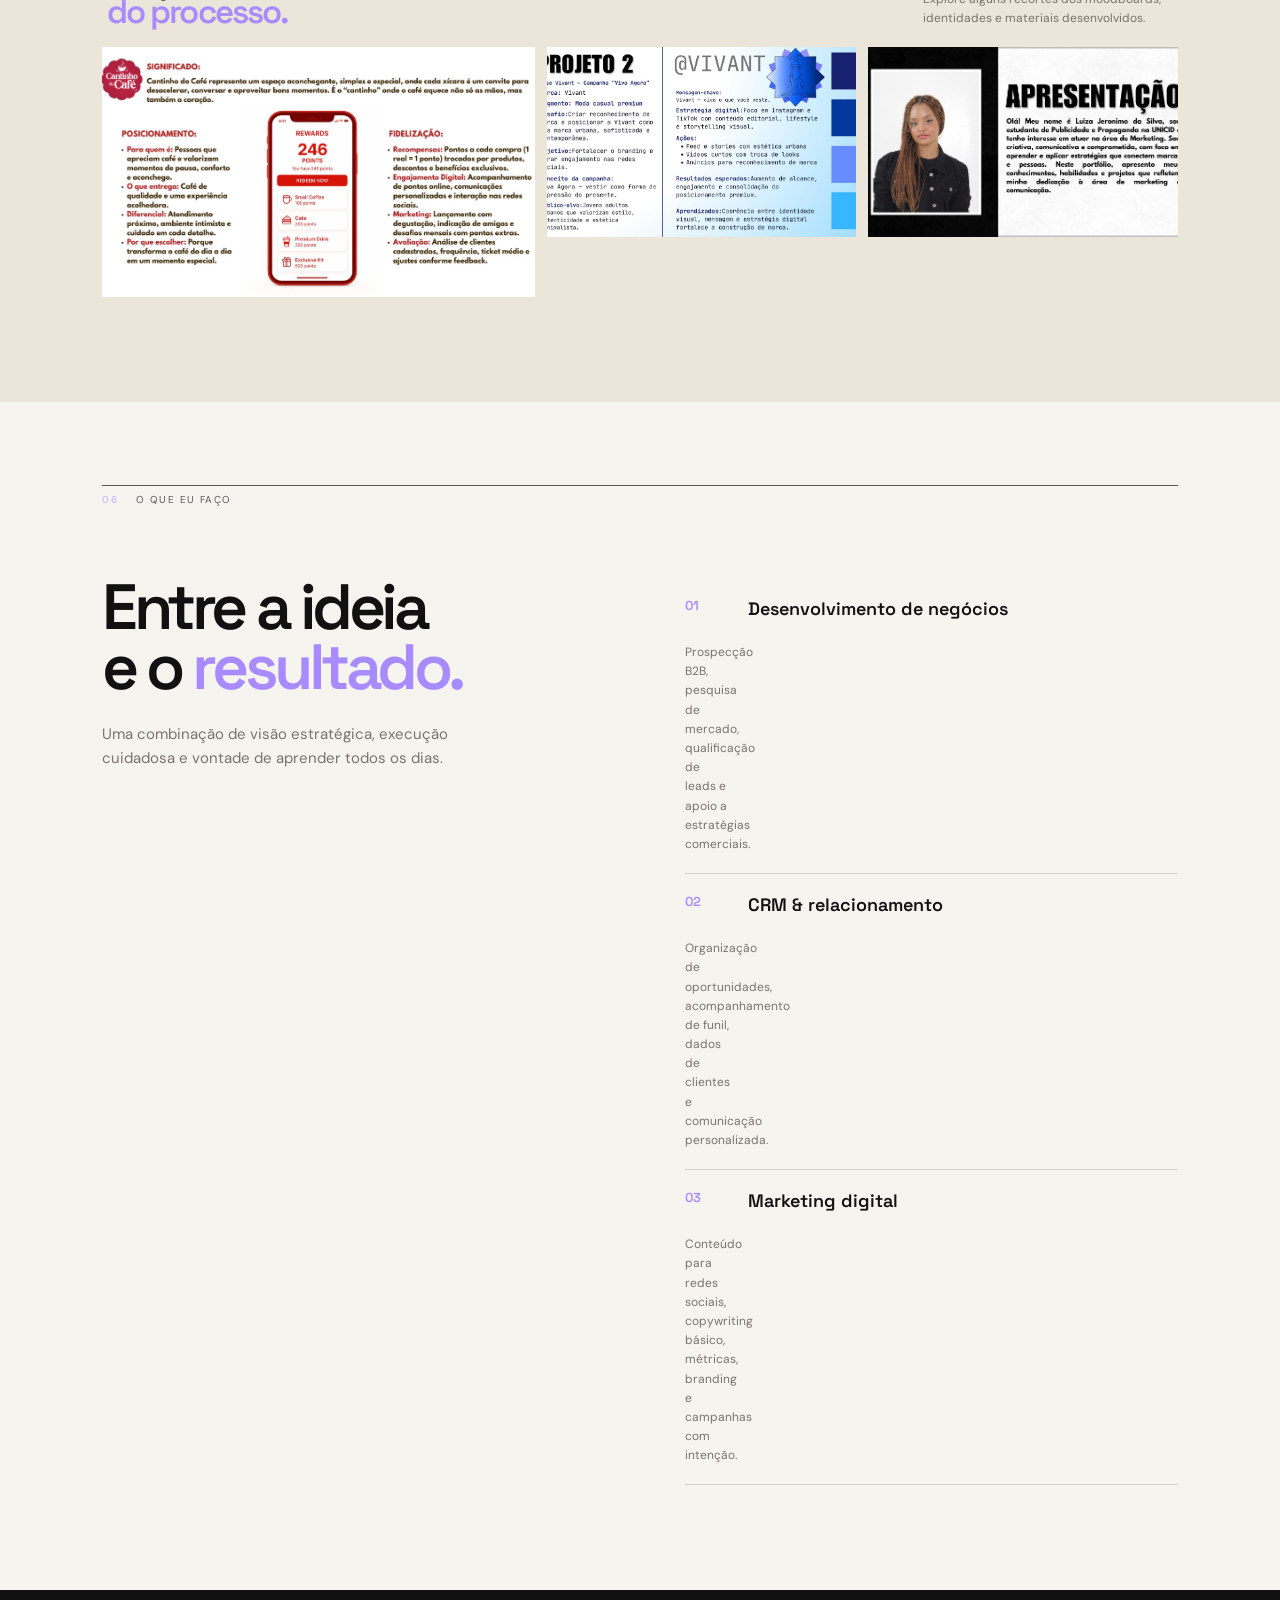
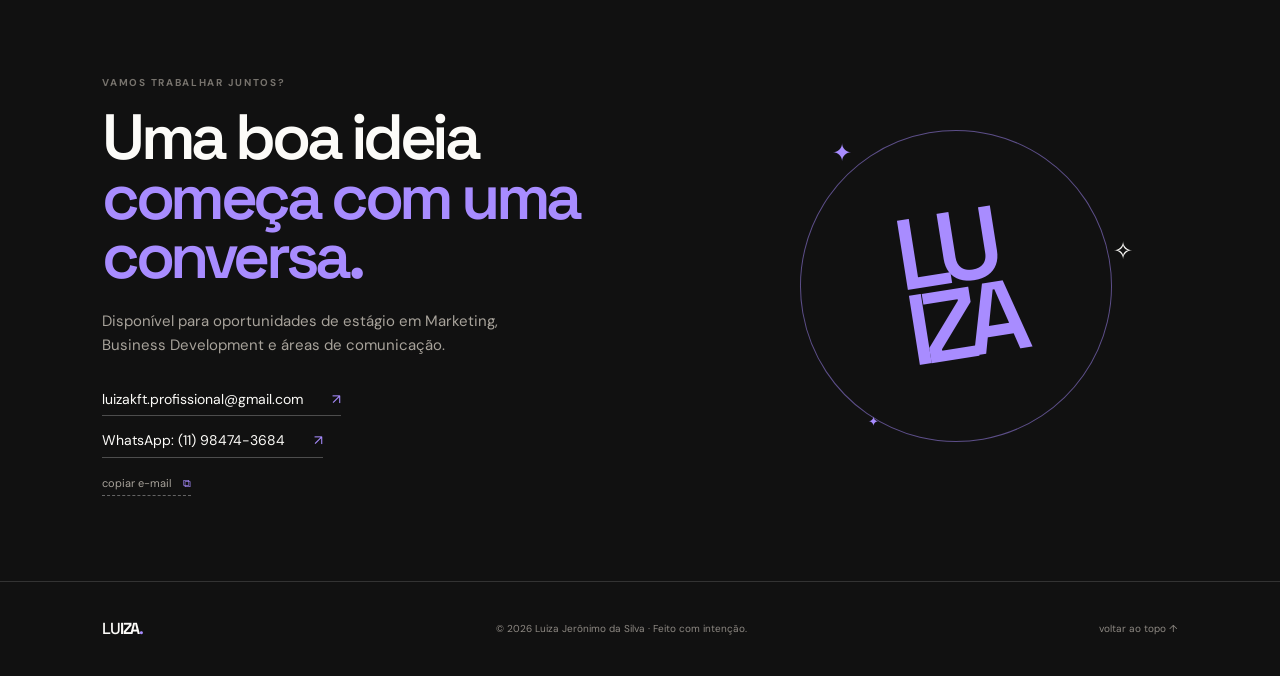
==== commit bf15101f: "feat: expandir apresentação profissional e galeria" ====
--- a/index.html
+++ b/index.html
@@ -13,7 +13,7 @@
 </head>
 <body>
   <div class="grain"></div>
-  <header class="topbar"><a class="wordmark" href="#inicio"><span>LU</span>IZA<span class="dot">.</span></a><nav><a href="#sobre">Sobre</a><a href="#experiencia">Experiência</a><a href="#projetos">Projetos</a><a href="#contato">Contato</a></nav><a class="top-cta" href="assets/curriculo-luiza-2026.pdf" download>Baixar CV <span>↓</span></a></header>
+  <header class="topbar"><a class="wordmark" href="#inicio"><span>LU</span>IZA<span class="dot">.</span></a><nav><a href="#sobre">Sobre</a><a href="#experiencia">Experiência</a><a href="#metodo">Método</a><a href="#projetos">Projetos</a><a href="#contato">Contato</a></nav><a class="top-cta" href="assets/curriculo-luiza-2026.pdf" download>Baixar CV <span>↓</span></a></header>
 
   <main>
     <section id="inicio" class="hero section-pad"><div class="hero-copy reveal"><p class="eyebrow">PORTFÓLIO 2026 · LUIZA JERÔNIMO DA SILVA</p><h1>Ideias que<br /><em>conectam.</em></h1><p class="hero-lede">Business Development, CRM e Marketing Digital com uma visão criativa, estratégica e humana.</p><div class="hero-actions"><a class="button dark" href="#projetos">Explorar projetos <span>↗</span></a><a class="button line" href="https://wa.me/5511984743684" target="_blank" rel="noreferrer">Vamos conversar <span>↗</span></a></div><div class="hero-meta"><span>São Paulo, SP</span><span>Publicidade & Propaganda · UNICID</span></div></div><div class="hero-visual reveal"><div class="portrait-frame"><img src="assets/luiza-portrait.jpg" alt="Retrato de Luiza Jerônimo" /></div><div class="floating-note note-top"><span>01</span><b>estratégia</b><small>com personalidade</small></div><div class="floating-note note-bottom"><span>✦</span><b>criatividade</b><small>que gera conexão</small></div><div class="hero-stamp">L<br />J</div></div></section>
@@ -21,16 +21,19 @@
     <section id="sobre" class="about section-pad section-dark"><div class="section-label"><span>01</span><span>sobre mim</span></div><div class="about-grid"><div class="about-title reveal"><h2>Eu penso em<br /><em>pessoas.</em></h2><div class="big-quote">“</div></div><div class="about-copy reveal"><p class="large-copy">Sou estudante de Publicidade e Propaganda, apaixonada por marketing e por ideias que fazem marcas serem lembradas.</p><p>Minha experiência transita entre desenvolvimento de negócios, prospecção B2B, CRM, relacionamento com clientes e criação de conteúdo. Gosto de entender o contexto antes de propor uma solução — porque estratégia boa é aquela que conversa com alguém.</p><div class="signature">Luiza Jerônimo <span>— em construção, sempre.</span></div></div></div><div class="skill-cloud reveal"><span>Business Development</span><span>CRM & Funil</span><span>Marketing Digital</span><span>Conteúdo</span><span>Prospecção B2B</span><span>Social Media</span><span>Copywriting</span><span>Branding</span></div></section>
 
     <section id="experiencia" class="experience section-pad"><div class="section-label"><span>02</span><span>trajetória</span></div><div class="experience-grid"><div class="experience-intro reveal"><h2>Experiência que<br /><em>move negócios.</em></h2><p>Do primeiro contato à construção de relacionamento, cada etapa me ensinou a olhar para o cliente com mais atenção e para os dados com mais curiosidade.</p></div><div class="timeline reveal"><article class="timeline-item current"><div class="timeline-date">MAR 2026 — atual</div><div><h3>Estagiária de Business Development & Marketing</h3><p class="company">PP&C</p><ul><li>Apoio a estratégias de desenvolvimento de negócios e marketing.</li><li>Prospecção B2B e pesquisa de potenciais clientes via LinkedIn.</li><li>Gestão de CRM, funil de vendas e materiais comerciais.</li></ul></div></article><article class="timeline-item"><div class="timeline-date">AGO 2025 — MAR 2026</div><div><h3>Estagiária · Assistente Comercial</h3><p class="company">Software.com.br</p><ul><li>Atendimento a clientes por e-mail e telefone.</li><li>Registro e acompanhamento de oportunidades no CRM.</li><li>Suporte à equipe comercial no processo de fechamento.</li></ul></div></article><article class="timeline-item education"><div class="timeline-date">2025 — 2028</div><div><h3>Publicidade e Propaganda</h3><p class="company">Universidade Cidade de São Paulo — UNICID</p><p class="muted">Formação em andamento · São Paulo, SP</p></div></article></div></div></section>
+    <section id="metodo" class="method section-pad section-dark"><div class="section-label"><span>03</span><span>meu jeito de trabalhar</span></div><div class="method-heading"><h2>Da pergunta<br /><em>à entrega.</em></h2><p>Uma abordagem que combina escuta, organização e criatividade para transformar informação em próximo passo.</p></div><div class="method-grid"><article class="method-card reveal"><span>01</span><h3>Entender</h3><p>Investigo o contexto, o público e o objetivo antes de propor uma ideia.</p></article><article class="method-card reveal"><span>02</span><h3>Organizar</h3><p>Estruturo informações, oportunidades e prioridades para deixar o caminho visível.</p></article><article class="method-card reveal"><span>03</span><h3>Construir</h3><p>Transformo estratégia em conteúdo, material comercial ou ação de relacionamento.</p></article><article class="method-card reveal"><span>04</span><h3>Acompanhar</h3><p>Observo aprendizados, feedbacks e sinais de resultado para ajustar a próxima ação.</p></article></div></section>
+    <section class="toolkit section-pad"><div class="section-label"><span>04</span><span>repertório profissional</span></div><div class="toolkit-grid"><div class="toolkit-intro"><h2>Ferramentas<br /><em>com intenção.</em></h2><p>Mais do que listar ferramentas, gosto de mostrar onde elas entram no trabalho e como ajudam a aproximar estratégia de execução.</p><a class="text-action" href="assets/curriculo-luiza-2026.pdf" download>ver currículo completo ↓</a></div><div class="toolkit-list"><div class="tool-row"><span class="tool-index">01</span><div><b>Pesquisa & prospecção</b><p>LinkedIn · pesquisa de clientes · qualificação B2B · análise de mercado</p></div></div><div class="tool-row"><span class="tool-index">02</span><div><b>Organização comercial</b><p>CRM · acompanhamento de funil · registro de oportunidades · PowerPoint</p></div></div><div class="tool-row"><span class="tool-index">03</span><div><b>Conteúdo & criação</b><p>Canva · redes sociais · copywriting básico · identidade visual</p></div></div><div class="tool-row"><span class="tool-index">04</span><div><b>Marketing digital</b><p>Meta Business Suite · Google Ads básico · métricas e relatórios simples</p></div></div></div></div><div class="credential"><div class="credential-mark">S</div><div><p class="eyebrow">CERTIFICAÇÃO</p><b>Marketing Digital: Estratégias e Práticas para Conquistar Clientes</b><p>Sebrae · fundamentos de atração, nutrição, conversão e comportamento do consumidor online.</p></div><span class="credential-year">2026</span></div></section>
 
-    <section id="projetos" class="projects section-pad section-cream"><div class="section-label"><span>03</span><span>projetos selecionados</span></div><div class="projects-heading"><h2>Marcas com<br /><em>algo a dizer.</em></h2><p>Do posicionamento à ativação, estes projetos mostram como transformo conceitos em experiências visuais e estratégias que fazem sentido.</p></div><div class="project-grid"><article class="project-card project-coffee reveal"><div class="project-image"><img src="assets/2026_PORTIFLIO__Luiza_Jernimo__20260127_003523_0000-4.jpg" alt="Projeto de identidade visual Cantinho do Café" /><span class="project-number">01 / 02</span></div><div class="project-info"><div><p class="project-type">BRANDING · EXPERIÊNCIA · FIDELIZAÇÃO</p><h3>Cantinho<br />do Café</h3></div><button class="open-case" data-case="coffee" aria-label="Ver detalhes do projeto Cantinho do Café">↗</button></div><p class="project-summary">Uma marca criada para transformar a pausa do café em um momento de acolhimento, memória e conexão.</p></article><article class="project-card project-vivant reveal"><div class="project-image"><img src="assets/2026_PORTIFLIO__Luiza_Jernimo__20260127_003523_0000-6.jpg" alt="Projeto de campanha Vivant Viva Agora" /><span class="project-number">02 / 02</span></div><div class="project-info"><div><p class="project-type">CAMPANHA · BRANDING · SOCIAL</p><h3>Vivant<br /><span>Viva Agora</span></h3></div><button class="open-case" data-case="vivant" aria-label="Ver detalhes do projeto Vivant">↗</button></div><p class="project-summary">Moda como expressão do presente: uma campanha urbana, editorial e feita para gerar reconhecimento.</p></article></div></section>
+    <section id="projetos" class="projects section-pad section-cream"><div class="section-label"><span>05</span><span>projetos selecionados</span></div><div class="projects-heading"><h2>Marcas com<br /><em>algo a dizer.</em></h2><p>Do posicionamento à ativação, estes projetos mostram como transformo conceitos em experiências visuais e estratégias que fazem sentido.</p></div><div class="project-grid"><article class="project-card project-coffee reveal"><div class="project-image"><img src="assets/2026_PORTIFLIO__Luiza_Jernimo__20260127_003523_0000-4.jpg" alt="Projeto de identidade visual Cantinho do Café" /><span class="project-number">01 / 02</span></div><div class="project-info"><div><p class="project-type">BRANDING · EXPERIÊNCIA · FIDELIZAÇÃO</p><h3>Cantinho<br />do Café</h3></div><button class="open-case" data-case="coffee" aria-label="Ver detalhes do projeto Cantinho do Café">↗</button></div><p class="project-summary">Uma marca criada para transformar a pausa do café em um momento de acolhimento, memória e conexão.</p></article><article class="project-card project-vivant reveal"><div class="project-image"><img src="assets/2026_PORTIFLIO__Luiza_Jernimo__20260127_003523_0000-6.jpg" alt="Projeto de campanha Vivant Viva Agora" /><span class="project-number">02 / 02</span></div><div class="project-info"><div><p class="project-type">CAMPANHA · BRANDING · SOCIAL</p><h3>Vivant<br /><span>Viva Agora</span></h3></div><button class="open-case" data-case="vivant" aria-label="Ver detalhes do projeto Vivant">↗</button></div><p class="project-summary">Moda como expressão do presente: uma campanha urbana, editorial e feita para gerar reconhecimento.</p></article></div><div class="gallery-heading"><div><p class="project-type">DETALHES VISUAIS</p><h3>Um pouco mais<br /><em>do processo.</em></h3></div><p>Explore alguns recortes dos moodboards, identidades e materiais desenvolvidos.</p></div><div class="gallery-grid"><button class="gallery-item large" data-image="assets/2026_PORTIFLIO__Luiza_Jernimo__20260127_003523_0000-5.jpg" data-caption="Cantinho do Café · composição de marca"><img src="assets/2026_PORTIFLIO__Luiza_Jernimo__20260127_003523_0000-5.jpg" alt="Detalhes do projeto Cantinho do Café" /></button><button class="gallery-item" data-image="assets/2026_PORTIFLIO__Luiza_Jernimo__20260127_003523_0000-7.jpg" data-caption="Vivant · campanha Viva Agora"><img src="assets/2026_PORTIFLIO__Luiza_Jernimo__20260127_003523_0000-7.jpg" alt="Detalhes do projeto Vivant" /></button><button class="gallery-item" data-image="assets/2026_PORTIFLIO__Luiza_Jernimo__20260127_003523_0000-2.jpg" data-caption="Luiza · apresentação profissional"><img src="assets/2026_PORTIFLIO__Luiza_Jernimo__20260127_003523_0000-2.jpg" alt="Página de apresentação do portfólio" /></button></div></section>
 
-    <section class="domains section-pad"><div class="section-label"><span>04</span><span>o que eu faço</span></div><div class="domains-grid"><div class="domain-intro"><h2>Entre a ideia<br />e o <em>resultado.</em></h2><p>Uma combinação de visão estratégica, execução cuidadosa e vontade de aprender todos os dias.</p></div><div class="domain-list"><div><span>01</span><b>Desenvolvimento de negócios</b><p>Prospecção B2B, pesquisa de mercado, qualificação de leads e apoio a estratégias comerciais.</p></div><div><span>02</span><b>CRM & relacionamento</b><p>Organização de oportunidades, acompanhamento de funil, dados de clientes e comunicação personalizada.</p></div><div><span>03</span><b>Marketing digital</b><p>Conteúdo para redes sociais, copywriting básico, métricas, branding e campanhas com intenção.</p></div></div></div></section>
+    <section class="domains section-pad"><div class="section-label"><span>06</span><span>o que eu faço</span></div><div class="domains-grid"><div class="domain-intro"><h2>Entre a ideia<br />e o <em>resultado.</em></h2><p>Uma combinação de visão estratégica, execução cuidadosa e vontade de aprender todos os dias.</p></div><div class="domain-list"><div><span>01</span><b>Desenvolvimento de negócios</b><p>Prospecção B2B, pesquisa de mercado, qualificação de leads e apoio a estratégias comerciais.</p></div><div><span>02</span><b>CRM & relacionamento</b><p>Organização de oportunidades, acompanhamento de funil, dados de clientes e comunicação personalizada.</p></div><div><span>03</span><b>Marketing digital</b><p>Conteúdo para redes sociais, copywriting básico, métricas, branding e campanhas com intenção.</p></div></div></div></section>
 
-    <section id="contato" class="contact section-pad section-dark"><div class="contact-inner reveal"><p class="eyebrow">VAMOS TRABALHAR JUNTOS?</p><h2>Uma boa ideia<br /><em>começa com uma conversa.</em></h2><p>Disponível para oportunidades de estágio em Marketing, Business Development e áreas de comunicação.</p><div class="contact-links"><a href="mailto:luizakft.profissional@gmail.com">luizakft.profissional@gmail.com <span>↗</span></a><a href="https://wa.me/5511984743684" target="_blank" rel="noreferrer">WhatsApp: (11) 98474-3684 <span>↗</span></a></div></div><div class="contact-art"><span>✦</span><span>✧</span><span>✦</span><div>LU<br />IZA</div></div></section>
+    <section id="contato" class="contact section-pad section-dark"><div class="contact-inner reveal"><p class="eyebrow">VAMOS TRABALHAR JUNTOS?</p><h2>Uma boa ideia<br /><em>começa com uma conversa.</em></h2><p>Disponível para oportunidades de estágio em Marketing, Business Development e áreas de comunicação.</p><div class="contact-links"><a href="mailto:luizakft.profissional@gmail.com">luizakft.profissional@gmail.com <span>↗</span></a><a href="https://wa.me/5511984743684" target="_blank" rel="noreferrer">WhatsApp: (11) 98474-3684 <span>↗</span></a><button id="copy-email" class="copy-button" type="button">copiar e-mail <span>⧉</span></button></div></div><div class="contact-art"><span>✦</span><span>✧</span><span>✦</span><div>LU<br />IZA</div></div></section>
   </main>
   <footer><div class="wordmark"><span>LU</span>IZA<span class="dot">.</span></div><p>© 2026 Luiza Jerônimo da Silva · Feito com intenção.</p><a href="#inicio">voltar ao topo ↑</a></footer>
 
   <div class="modal" id="case-modal" aria-hidden="true"><div class="modal-backdrop"></div><div class="modal-card"><button class="modal-close" aria-label="Fechar">×</button><p class="eyebrow" id="modal-kicker"></p><h2 id="modal-title"></h2><div id="modal-body"></div></div></div>
+  <div class="gallery-modal" id="gallery-modal" aria-hidden="true"><button class="gallery-close" aria-label="Fechar imagem">×</button><figure><img id="gallery-image" src="" alt="" /><figcaption id="gallery-caption"></figcaption></figure></div>
   <script src="app.js"></script>
 </body>
 </html>
--- a/styles.css
+++ b/styles.css
@@ -1 +1,4 @@
 :root{--ink:#111111;--paper:#f6f4ef;--cream:#ebe5da;--muted:#77736d;--lilac:#a88cff;--blue:#3557e0;--line:rgba(17,17,17,.15);--white:#fcfbf8}*{box-sizing:border-box}html{scroll-behavior:smooth}body{margin:0;background:var(--paper);color:var(--ink);font:15px/1.6 'DM Sans',sans-serif}body:before{content:'';position:fixed;inset:0;pointer-events:none;z-index:20;opacity:.025;background-image:url("data:image/svg+xml,%3Csvg viewBox='0 0 180 180' xmlns='http://www.w3.org/2000/svg'%3E%3Cfilter id='n'%3E%3CfeTurbulence type='fractalNoise' baseFrequency='.8' numOctaves='4' stitchTiles='stitch'/%3E%3C/filter%3E%3Crect width='100%25' height='100%25' filter='url(%23n)' opacity='.6'/%3E%3C/svg%3E")}a{color:inherit}.grain{position:fixed;inset:0;pointer-events:none;z-index:19;opacity:.35;background:radial-gradient(circle at 70% 20%,rgba(168,140,255,.11),transparent 24%),radial-gradient(circle at 20% 70%,rgba(53,87,224,.07),transparent 23%)}.topbar{height:83px;padding:0 clamp(20px,5vw,78px);display:flex;align-items:center;justify-content:space-between;border-bottom:1px solid var(--line);background:rgba(246,244,239,.88);backdrop-filter:blur(12px);position:sticky;top:0;z-index:10}.wordmark{font:700 20px 'Space Grotesk';letter-spacing:-.08em;text-decoration:none}.wordmark span:first-child{font-weight:500}.wordmark .dot{color:var(--lilac);letter-spacing:0}.topbar nav{display:flex;gap:30px}.topbar nav a{color:#6e6a64;font-size:12px;text-decoration:none}.topbar nav a:hover{color:var(--ink)}.top-cta{padding:9px 13px;border:1px solid var(--ink);border-radius:999px;font-size:11px;text-decoration:none}.top-cta:hover{background:var(--ink);color:var(--white)}.section-pad{padding-left:clamp(20px,8vw,132px);padding-right:clamp(20px,8vw,132px)}.hero{min-height:calc(100vh - 83px);display:grid;grid-template-columns:1.05fr .95fr;align-items:center;gap:55px;padding-top:70px;padding-bottom:80px;overflow:hidden}.eyebrow{margin:0 0 17px;font-size:10px;font-weight:700;letter-spacing:.17em;color:var(--muted)}.hero h1{margin:0;font:600 clamp(63px,9vw,132px)/.86 'Space Grotesk';letter-spacing:-.09em}.hero h1 em,.about h2 em,.experience h2 em,.projects h2 em,.domains h2 em,.contact h2 em{font-style:normal;color:var(--lilac)}.hero-lede{max-width:470px;margin:31px 0 25px;font-size:18px;line-height:1.45;color:#57534e}.hero-actions{display:flex;gap:10px;flex-wrap:wrap}.button{display:inline-flex;align-items:center;justify-content:space-between;gap:20px;padding:13px 16px;border:1px solid var(--ink);border-radius:4px;font-size:11px;font-weight:700;text-decoration:none;transition:.2s ease}.button.dark{background:var(--ink);color:var(--white)}.button.dark:hover{background:var(--lilac);border-color:var(--lilac);color:var(--ink);transform:translateY(-2px)}.button.line{border-color:var(--line)}.button.line:hover{border-color:var(--ink);transform:translateY(-2px)}.hero-meta{display:flex;gap:24px;margin-top:45px;color:#8b867f;font-size:10px;text-transform:uppercase;letter-spacing:.1em}.hero-visual{height:570px;position:relative;display:grid;place-items:center}.portrait-frame{width:min(100%,465px);height:530px;overflow:hidden;background:#d1d0ce;transform:rotate(3deg);box-shadow:19px 24px 0 var(--lilac)}.portrait-frame img{width:100%;height:100%;object-fit:cover;object-position:center}.floating-note{position:absolute;display:flex;flex-direction:column;gap:0;padding:13px 17px;background:var(--white);box-shadow:0 10px 30px rgba(0,0,0,.1);font-size:12px}.floating-note span{color:var(--lilac);font:600 22px 'Space Grotesk'}.floating-note b{font-size:12px}.floating-note small{color:var(--muted);font-size:10px}.note-top{top:10%;right:-1%;transform:rotate(5deg)}.note-bottom{bottom:8%;left:0;transform:rotate(-5deg)}.hero-stamp{position:absolute;right:7%;bottom:8%;display:grid;place-items:center;width:71px;height:71px;border:1px solid var(--ink);border-radius:50%;font:600 17px/.9 'Space Grotesk';text-align:center;transform:rotate(-13deg)}.section-dark{background:var(--ink);color:var(--white)}.section-label{display:flex;gap:18px;padding-top:6px;margin-bottom:70px;border-top:1px solid currentColor;font-size:10px;letter-spacing:.14em;text-transform:uppercase;opacity:.68}.section-label span:first-child{color:var(--lilac)}.about{padding-top:78px;padding-bottom:90px}.about-grid{display:grid;grid-template-columns:1fr 1fr;gap:70px}.about h2,.experience h2,.projects h2,.domains h2,.contact h2{margin:0;font:600 clamp(43px,5vw,72px)/.93 'Space Grotesk';letter-spacing:-.07em}.big-quote{margin-top:42px;color:var(--lilac);font:100px/.5 Georgia}.about-copy{padding-top:8px;max-width:500px;color:#aaa6a0}.large-copy{color:var(--white);font:500 25px/1.25 'Space Grotesk'}.signature{margin-top:33px;color:var(--white);font:600 14px 'Space Grotesk'}.signature span{color:var(--lilac);font:400 12px 'DM Sans'}.skill-cloud{display:flex;flex-wrap:wrap;gap:8px;margin-top:70px}.skill-cloud span{padding:9px 12px;border:1px solid rgba(255,255,255,.22);border-radius:999px;color:#d4d0cb;font-size:11px}.skill-cloud span:nth-child(2),.skill-cloud span:nth-child(5){border-color:var(--lilac);color:var(--lilac)}.experience{padding-top:85px;padding-bottom:105px}.experience-grid{display:grid;grid-template-columns:.8fr 1.2fr;gap:100px}.experience-intro p{max-width:310px;margin-top:25px;color:var(--muted)}.timeline-item{display:grid;grid-template-columns:145px 1fr;gap:28px;padding:0 0 32px;margin-bottom:32px;border-bottom:1px solid var(--line)}.timeline-item.current{border-left:3px solid var(--lilac);padding-left:18px}.timeline-date{color:var(--muted);font-size:10px;letter-spacing:.08em;line-height:1.3}.timeline-item h3{margin:0;font:600 20px 'Space Grotesk';letter-spacing:-.03em}.company{margin:4px 0 15px;color:var(--lilac);font-weight:600}.timeline-item ul{padding-left:17px;margin:0;color:#68645e;font-size:13px}.timeline-item li{margin:5px 0}.timeline-item.education{border:0;margin:0;padding-bottom:0}.muted{margin:0;color:var(--muted);font-size:13px}.section-cream{background:var(--cream)}.projects{padding-top:80px;padding-bottom:105px}.projects-heading{display:grid;grid-template-columns:1fr .75fr;gap:70px;align-items:end;margin-bottom:48px}.projects-heading p{margin:0;color:#6f6a63;font-size:14px}.project-grid{display:grid;grid-template-columns:1fr 1fr;gap:22px}.project-card{padding:13px;background:var(--white);box-shadow:0 10px 25px rgba(0,0,0,.05)}.project-image{height:310px;position:relative;overflow:hidden}.project-image img{width:100%;height:100%;object-fit:cover;transition:.45s ease}.project-card:hover .project-image img{transform:scale(1.045)}.project-number{position:absolute;top:13px;right:13px;padding:5px 8px;background:var(--white);font-size:9px;font-weight:700}.project-info{display:flex;justify-content:space-between;align-items:end;padding:21px 5px 10px}.project-type{margin:0 0 10px;color:var(--muted);font-size:9px;font-weight:700;letter-spacing:.12em}.project-info h3{margin:0;font:600 34px/.88 'Space Grotesk';letter-spacing:-.06em}.project-vivant .project-info h3 span{color:var(--blue)}.open-case{display:grid;place-items:center;width:37px;height:37px;border:1px solid var(--ink);border-radius:50%;background:transparent;font-size:18px;cursor:pointer;transition:.2s}.open-case:hover{background:var(--ink);color:var(--white);transform:rotate(45deg)}.project-summary{margin:5px 5px 9px;color:#716d67;font-size:12px}.domains{padding-top:83px;padding-bottom:105px}.domains-grid{display:grid;grid-template-columns:1fr 1fr;gap:90px}.domain-intro p{max-width:360px;margin-top:25px;color:var(--muted)}.domain-list>div{display:grid;grid-template-columns:45px 1fr;gap:18px;padding:19px 0;border-bottom:1px solid var(--line)}.domain-list>div>span{color:var(--lilac);font:600 13px 'Space Grotesk'}.domain-list b{font:600 18px 'Space Grotesk'}.domain-list p{margin:5px 0 0;color:var(--muted);font-size:12px}.contact{display:grid;grid-template-columns:1fr .7fr;min-height:540px;align-items:center;position:relative;overflow:hidden;padding-top:85px;padding-bottom:85px}.contact h2{color:var(--white)}.contact>div:first-child>p:not(.eyebrow){max-width:430px;margin:22px 0;color:#a8a39b}.contact-links{display:flex;flex-direction:column;align-items:start;gap:13px;margin-top:31px}.contact-links a{padding-bottom:5px;border-bottom:1px solid rgba(255,255,255,.25);color:var(--white);font-size:14px;text-decoration:none}.contact-links a span{color:var(--lilac);margin-left:25px}.contact-art{position:relative;height:360px;display:grid;place-items:center;color:var(--lilac)}.contact-art>div{font:600 100px/.76 'Space Grotesk';letter-spacing:-.12em;transform:rotate(-9deg)}.contact-art>span{position:absolute;font-size:24px}.contact-art>span:nth-child(1){top:8%;left:22%}.contact-art>span:nth-child(2){right:10%;top:35%;color:var(--white)}.contact-art>span:nth-child(3){bottom:9%;left:30%;font-size:13px}.contact-art:after{content:'';position:absolute;width:310px;height:310px;border:1px solid rgba(168,140,255,.5);border-radius:50%;transform:rotate(35deg)}footer{display:flex;align-items:center;justify-content:space-between;padding:29px clamp(20px,8vw,132px);background:var(--ink);color:#8e8983;border-top:1px solid rgba(255,255,255,.14);font-size:10px}footer .wordmark{color:var(--white);font-size:16px}footer a{text-decoration:none}.modal{display:none;position:fixed;inset:0;z-index:30;align-items:center;justify-content:center;padding:20px}.modal.open{display:flex}.modal-backdrop{position:absolute;inset:0;background:rgba(17,17,17,.76);backdrop-filter:blur(6px)}.modal-card{position:relative;z-index:1;max-width:590px;width:100%;padding:35px;background:var(--paper);box-shadow:0 25px 90px rgba(0,0,0,.3)}.modal-card h2{margin:0 0 18px;font:600 44px/.9 'Space Grotesk';letter-spacing:-.06em}.modal-card p{color:#68645e;font-size:14px}.modal-card ul{padding-left:19px;color:#68645e;font-size:13px}.modal-close{position:absolute;top:11px;right:14px;border:0;background:none;font-size:29px;cursor:pointer}.reveal{opacity:0;transform:translateY(18px);transition:.7s ease}.reveal.visible{opacity:1;transform:none}@media(max-width:850px){.topbar nav{display:none}.hero{grid-template-columns:1fr;padding-top:55px}.hero-visual{height:480px}.about-grid,.experience-grid,.domains-grid,.contact{grid-template-columns:1fr;gap:45px}.projects-heading{grid-template-columns:1fr;gap:20px}.contact-art{display:none}.about,.projects,.domains,.experience{padding-top:65px;padding-bottom:75px}.section-label{margin-bottom:48px}.project-image{height:250px}}@media(max-width:560px){.topbar{height:68px}.top-cta{font-size:10px}.hero h1{font-size:67px}.hero-lede{font-size:16px}.hero-meta{flex-direction:column;gap:5px;margin-top:32px}.hero-visual{height:390px}.portrait-frame{height:365px;box-shadow:11px 15px 0 var(--lilac)}.note-top{right:-5%;top:5%}.note-bottom{left:-3%;bottom:4%}.hero-stamp{right:3%;bottom:4%}.large-copy{font-size:21px}.timeline-item{grid-template-columns:1fr;gap:9px}.project-grid{grid-template-columns:1fr}.project-info h3{font-size:31px}.project-image{height:220px}.contact h2{font-size:46px}footer{flex-direction:column;align-items:start;gap:14px}}
+.method{padding-top:80px;padding-bottom:95px}.method-heading{display:grid;grid-template-columns:1fr .75fr;gap:80px;align-items:end;margin-bottom:45px}.method-heading h2,.toolkit h2{margin:0;font:600 clamp(43px,5vw,72px)/.93 'Space Grotesk';letter-spacing:-.07em}.method-heading h2 em,.toolkit h2 em,.gallery-heading h3 em{font-style:normal;color:var(--lilac)}.method-heading p{margin:0;color:#aaa6a0;max-width:330px}.method-grid{display:grid;grid-template-columns:repeat(4,1fr);gap:1px;border:1px solid rgba(255,255,255,.15);background:rgba(255,255,255,.15)}.method-card{min-height:210px;padding:24px;background:var(--ink);transition:.25s}.method-card:hover{background:#211d2d;transform:translateY(-4px)}.method-card>span{color:var(--lilac);font:600 13px 'Space Grotesk'}.method-card h3{margin:52px 0 7px;font:600 23px 'Space Grotesk'}.method-card p{margin:0;color:#aaa6a0;font-size:12px}.toolkit{padding-top:82px;padding-bottom:70px}.toolkit-grid{display:grid;grid-template-columns:.8fr 1.2fr;gap:110px}.toolkit-intro p{max-width:340px;margin:25px 0;color:var(--muted)}.text-action{display:inline-block;margin-top:9px;color:var(--ink);font-size:11px;font-weight:700;text-decoration:none;border-bottom:1px solid var(--lilac)}.tool-row{display:grid;grid-template-columns:46px 1fr;gap:15px;padding:18px 0;border-bottom:1px solid var(--line)}.tool-index{color:var(--lilac);font:600 13px 'Space Grotesk'}.tool-row b{font:600 17px 'Space Grotesk'}.tool-row p{margin:3px 0 0;color:var(--muted);font-size:12px}.credential{display:flex;align-items:center;gap:17px;margin-top:55px;padding:19px 21px;border:1px solid var(--line);background:rgba(255,255,255,.45)}.credential-mark{display:grid;place-items:center;flex:none;width:44px;height:44px;border-radius:50%;background:var(--ink);color:var(--lilac);font:600 20px 'Space Grotesk'}.credential .eyebrow{margin:0 0 3px}.credential b{font:600 15px 'Space Grotesk'}.credential p:last-child{margin:4px 0 0;color:var(--muted);font-size:11px}.credential-year{margin-left:auto;color:var(--muted);font:600 12px 'Space Grotesk'}.gallery-heading{display:flex;justify-content:space-between;align-items:end;margin:75px 5px 19px}.gallery-heading h3{margin:0;font:600 33px/.9 'Space Grotesk';letter-spacing:-.06em}.gallery-heading p{max-width:250px;margin:0;color:var(--muted);font-size:12px}.gallery-grid{display:grid;grid-template-columns:1.4fr 1fr 1fr;gap:12px}.gallery-item{height:190px;padding:0;border:0;overflow:hidden;background:var(--ink);cursor:zoom-in}.gallery-item.large{height:250px}.gallery-item img{width:100%;height:100%;object-fit:cover;transition:.4s ease}.gallery-item:hover img{transform:scale(1.06);opacity:.82}.gallery-modal{position:fixed;inset:0;z-index:31;display:none;align-items:center;justify-content:center;padding:24px;background:rgba(17,17,17,.88);backdrop-filter:blur(8px)}.gallery-modal.open{display:flex}.gallery-modal figure{max-width:min(1000px,94vw);margin:0}.gallery-modal img{display:block;max-width:100%;max-height:78vh;object-fit:contain}.gallery-modal figcaption{margin-top:12px;color:var(--white);font-size:12px}.gallery-close{position:fixed;top:20px;right:24px;border:0;background:none;color:var(--white);font-size:36px;cursor:pointer}
+@media(max-width:850px){.method-heading,.toolkit-grid{grid-template-columns:1fr;gap:24px}.method-grid{grid-template-columns:1fr 1fr}.gallery-grid{grid-template-columns:1fr 1fr}.gallery-item.large{grid-column:span 2}}@media(max-width:560px){.method-grid{grid-template-columns:1fr}.method-card{min-height:160px}.method-card h3{margin-top:30px}.credential{align-items:start;flex-wrap:wrap}.credential-year{margin-left:61px}.gallery-heading{display:block}.gallery-heading p{margin-top:13px}.gallery-grid{grid-template-columns:1fr}.gallery-item.large{grid-column:auto;height:220px}}
+.copy-button{padding:5px 0;border:0;border-bottom:1px dashed rgba(255,255,255,.35);background:transparent;color:#a8a39b;font:11px 'DM Sans';cursor:pointer}.copy-button:hover{color:var(--lilac);border-color:var(--lilac)}.copy-button span{margin-left:9px;color:var(--lilac)}
